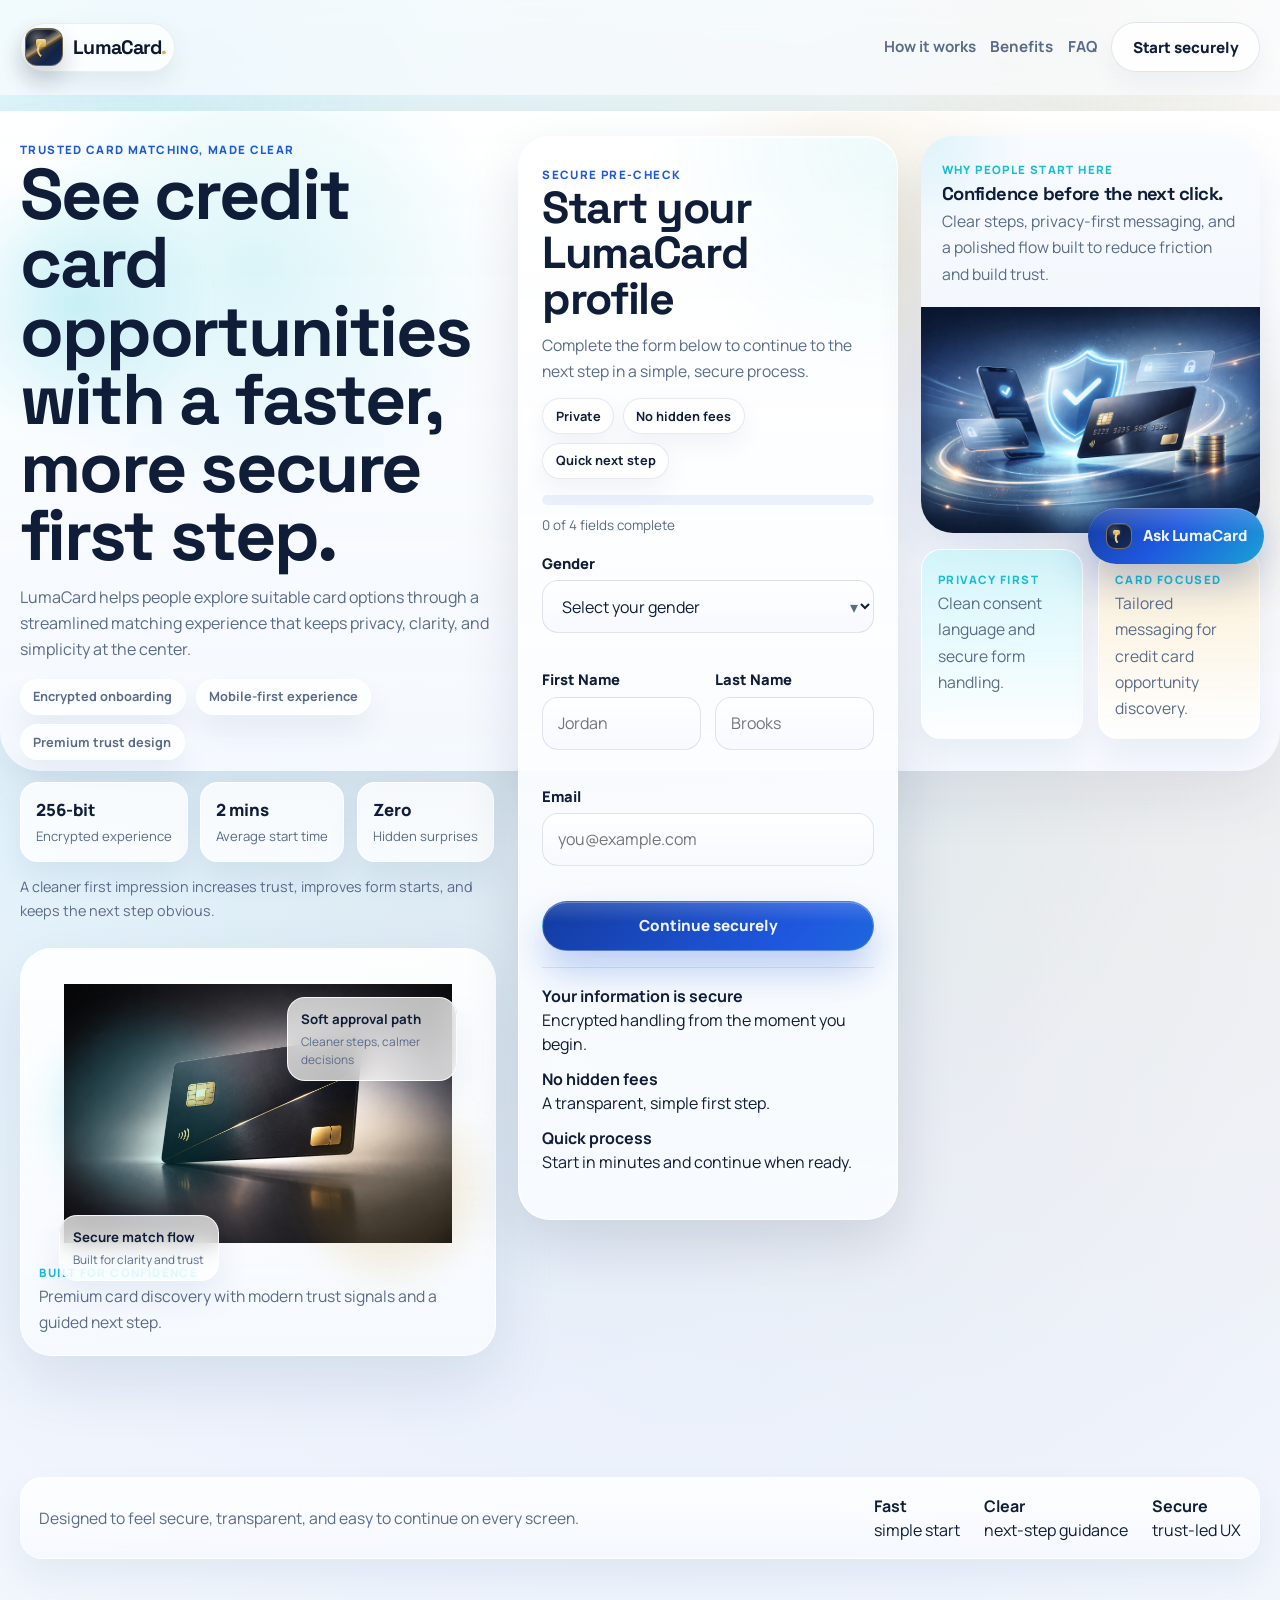
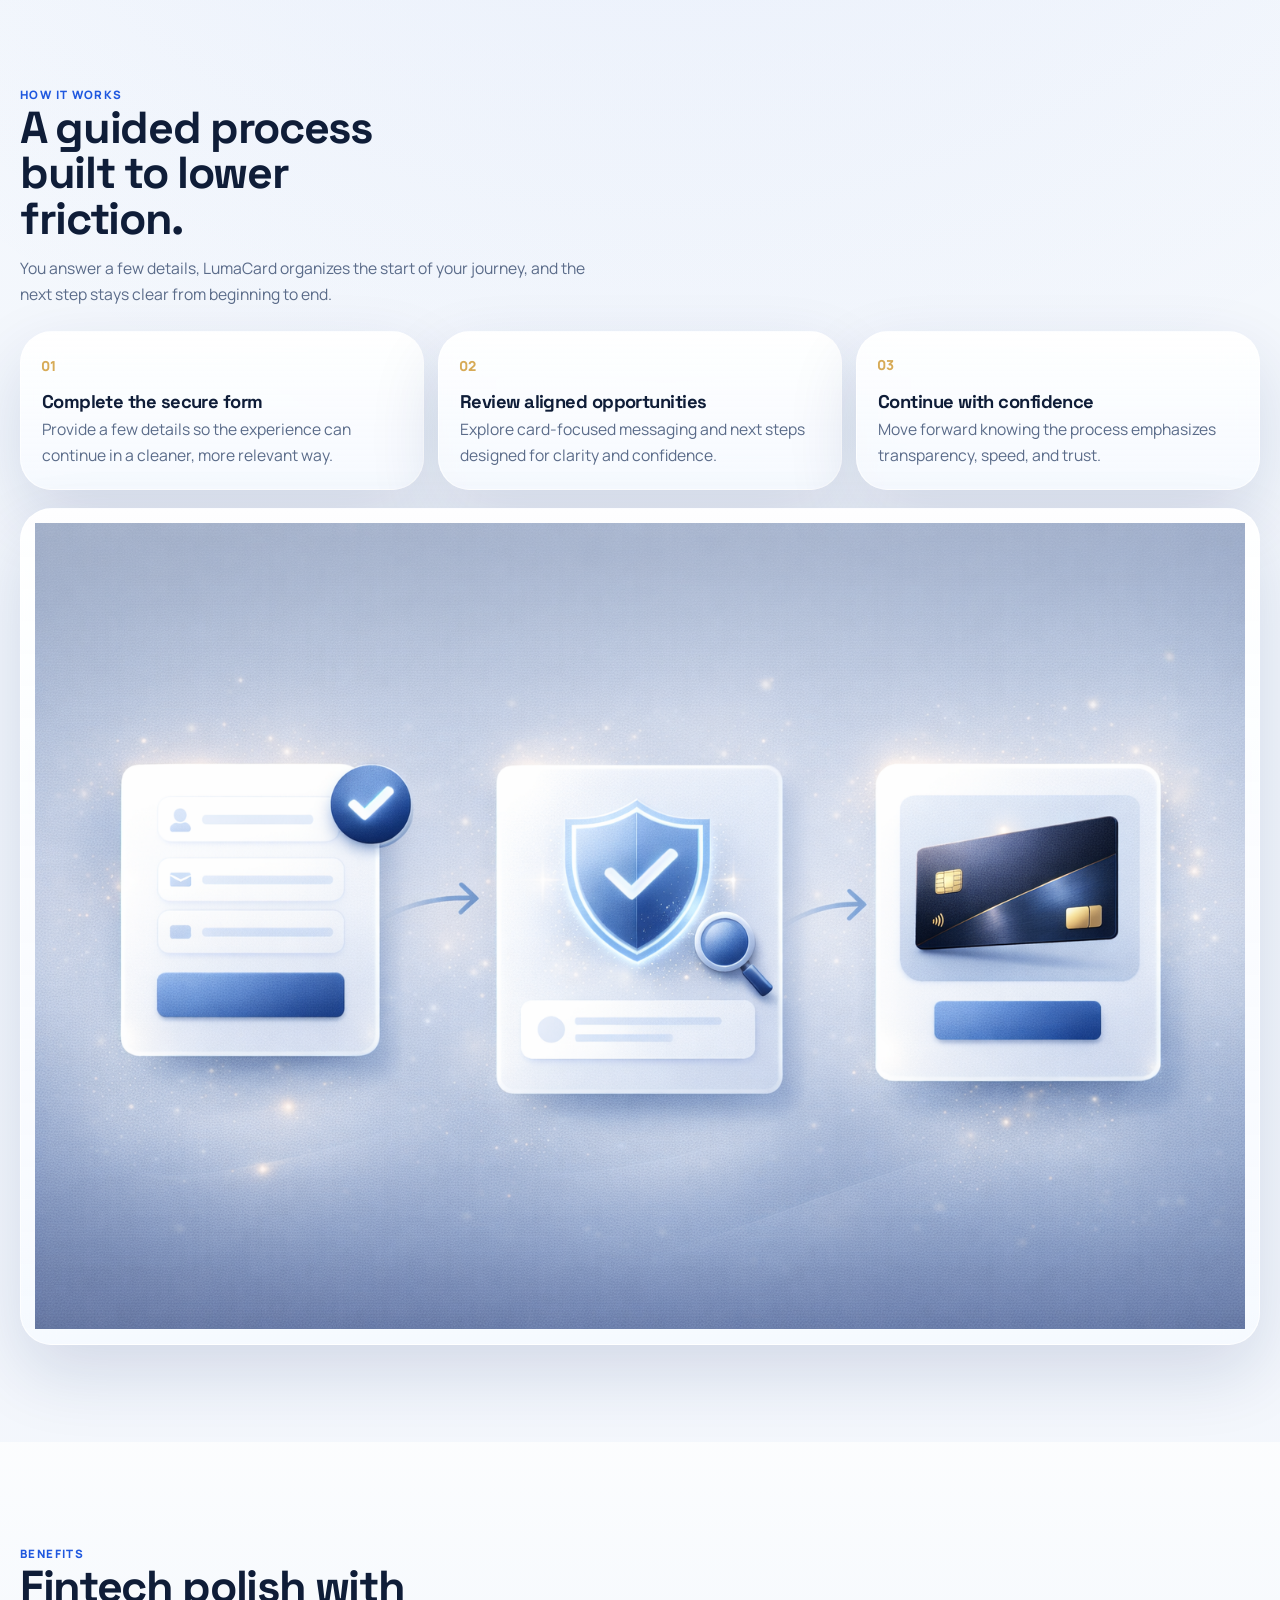
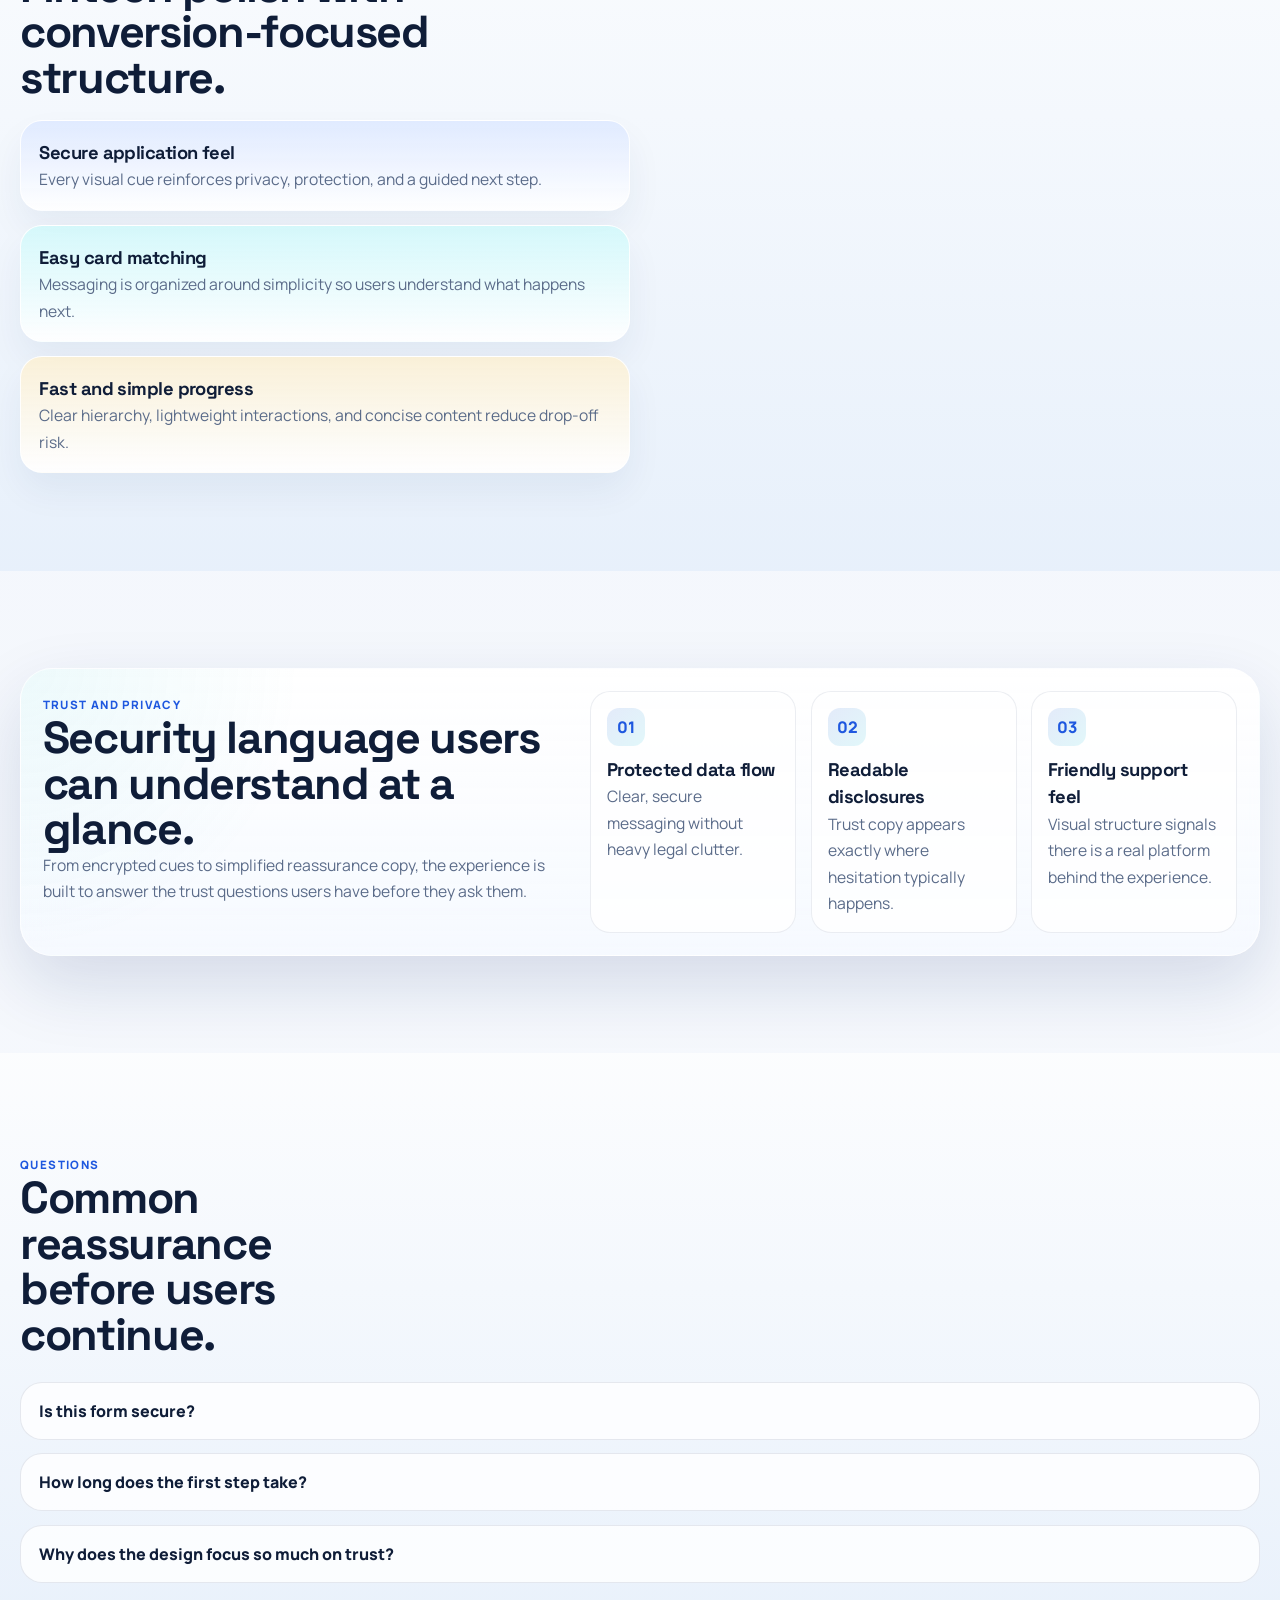
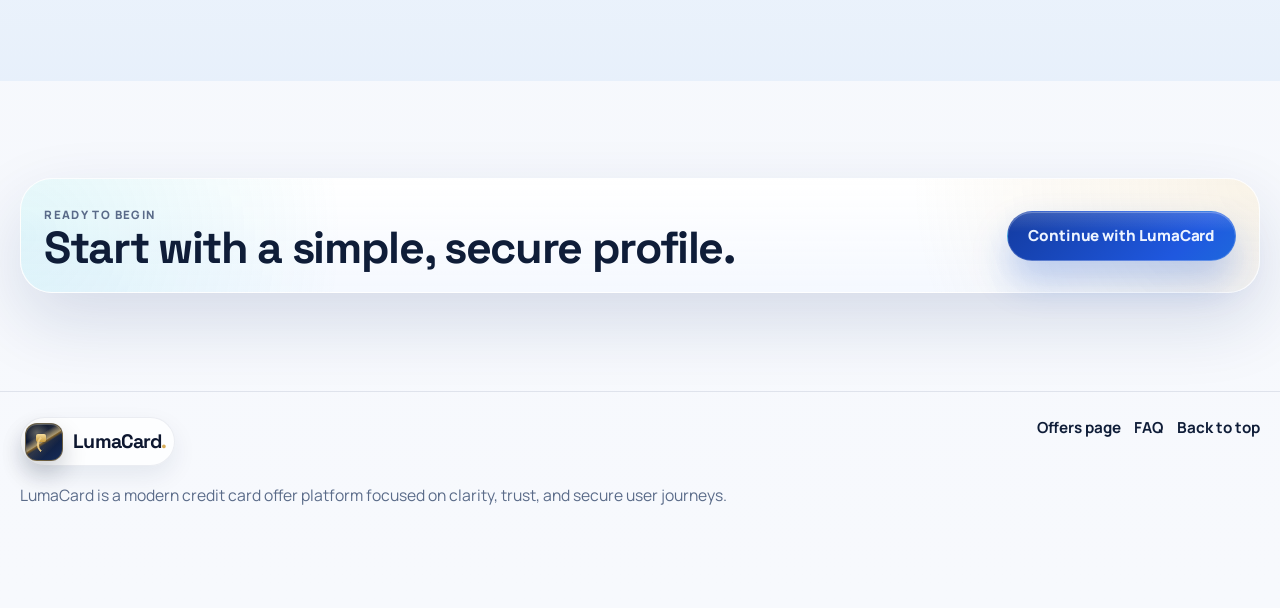
==== index.html @ 0ceb631c "Rename index-page-1.html to index.html" ====
<!DOCTYPE html>
<html lang="en">
<head>
  <meta charset="UTF-8">
  <meta name="viewport" content="width=device-width, initial-scale=1.0">
  <title>LumaCard | Secure Credit Card Matching</title>
  <meta name="description" content="Find credit card opportunities through a secure, simple, and trustworthy LumaCard experience.">
  <link rel="preconnect" href="https://fonts.googleapis.com">
  <link rel="preconnect" href="https://fonts.gstatic.com" crossorigin>
  <link href="https://fonts.googleapis.com/css2?family=Manrope:wght@400;500;600;700;800&family=Space+Grotesk:wght@500;700&display=swap" rel="stylesheet">
  <link rel="stylesheet" href="styles.css">
  <link rel="stylesheet" href="chatbot.css">
</head>
<body data-page="lead">
  <div class="site-shell page-lead">
    <header class="site-header" data-header>
      <div class="container nav-row">
        <a class="brand-mark" href="#top" aria-label="LumaCard home">
          <span class="brand-icon" aria-hidden="true">
            <span class="brand-card-chip"></span>
            <span class="brand-card-wave"></span>
          </span>
          <span class="brand-text">LumaCard</span>
        </a>
        <button class="menu-toggle" type="button" aria-expanded="false" aria-controls="site-nav" data-menu-toggle>
          <span></span>
          <span></span>
        </button>
        <nav class="site-nav" id="site-nav" data-menu>
          <a href="#how-it-works">How it works</a>
          <a href="#benefits">Benefits</a>
          <a href="#faq">FAQ</a>
          <a href="#lead-form" class="button button-secondary">Start securely</a>
        </nav>
      </div>
    </header>

    <main id="top">
      <!-- Page 1: lead-generation layout with supporting content around the form. -->
      <section class="hero hero-lead section">
        <div class="hero-orb hero-orb-a"></div>
        <div class="hero-orb hero-orb-b"></div>
        <div class="container hero-grid hero-grid-lead">
          <div class="hero-copy reveal">
            <div class="eyebrow">Trusted card matching, made clear</div>
            <h1>See credit card opportunities with a faster, more secure first step.</h1>
            <p class="hero-text">
              LumaCard helps people explore suitable card options through a streamlined matching experience that keeps privacy, clarity, and simplicity at the center.
            </p>
            <div class="hero-inline-meta">
              <span>Encrypted onboarding</span>
              <span>Mobile-first experience</span>
              <span>Premium trust design</span>
            </div>
            <div class="hero-proof">
              <div class="proof-pill">
                <strong>256-bit</strong>
                <span>Encrypted experience</span>
              </div>
              <div class="proof-pill">
                <strong>2 mins</strong>
                <span>Average start time</span>
              </div>
              <div class="proof-pill">
                <strong>Zero</strong>
                <span>Hidden surprises</span>
              </div>
            </div>
            <p class="hero-note">A cleaner first impression increases trust, improves form starts, and keeps the next step obvious.</p>
            <div class="hero-media-card glass reveal" data-parallax>
              <div class="hero-media-glow hero-media-glow-a"></div>
              <div class="hero-media-glow hero-media-glow-b"></div>
              <div class="hero-float hero-float-a">
                <strong>Soft approval path</strong>
                <span>Cleaner steps, calmer decisions</span>
              </div>
              <div class="hero-float hero-float-b">
                <strong>Secure match flow</strong>
                <span>Built for clarity and trust</span>
              </div>
              <img src="assets/hero-credit-card-premium.png.png" alt="Premium black credit card floating in studio light">
              <div class="hero-media-copy">
                <span class="mini-label">Built for confidence</span>
                <p>Premium card discovery with modern trust signals and a guided next step.</p>
              </div>
            </div>
          </div>

          <div class="lead-form-wrap reveal">
            <div class="form-card">
              <div class="form-card-head">
                <span class="eyebrow">Secure pre-check</span>
                <h2>Start your LumaCard profile</h2>
                <p>Complete the form below to continue to the next step in a simple, secure process.</p>
              </div>
              <div class="form-topline">
                <span>Private</span>
                <span>No hidden fees</span>
                <span>Quick next step</span>
              </div>
              <div class="completion-meter" aria-hidden="true">
                <div class="completion-meter-bar" data-completion-bar></div>
              </div>
              <p class="completion-copy" data-completion-copy>0 of 4 fields complete</p>

              <!-- Exact requested fields: Gender, First Name, Last Name, Email. -->
              <form id="lead-form" class="lead-form" novalidate data-form>
                <div class="field-group">
                  <label for="gender">Gender</label>
                  <div class="select-wrap">
                    <select id="gender" name="gender" required data-field>
                      <option value="">Select your gender</option>
                      <option>Female</option>
                      <option>Male</option>
                      <option>Non-binary</option>
                      <option>Prefer not to say</option>
                    </select>
                  </div>
                  <small class="error-text" data-error-for="gender"></small>
                </div>

                <div class="form-row two-col">
                  <div class="field-group">
                    <label for="first-name">First Name</label>
                    <input id="first-name" name="firstName" type="text" placeholder="Jordan" autocomplete="given-name" required data-field>
                    <small class="error-text" data-error-for="first-name"></small>
                  </div>
                  <div class="field-group">
                    <label for="last-name">Last Name</label>
                    <input id="last-name" name="lastName" type="text" placeholder="Brooks" autocomplete="family-name" required data-field>
                    <small class="error-text" data-error-for="last-name"></small>
                  </div>
                </div>

                <div class="field-group">
                  <label for="email">Email</label>
                  <input id="email" name="email" type="email" placeholder="you@example.com" autocomplete="email" required data-field>
                  <small class="error-text" data-error-for="email"></small>
                </div>

                <button class="button button-primary button-block button-glow" type="submit">
                  Continue securely
                </button>

                <div class="form-reassurance">
                  <div>
                    <strong>Your information is secure</strong>
                    <span>Encrypted handling from the moment you begin.</span>
                  </div>
                  <div>
                    <strong>No hidden fees</strong>
                    <span>A transparent, simple first step.</span>
                  </div>
                  <div>
                    <strong>Quick process</strong>
                    <span>Start in minutes and continue when ready.</span>
                  </div>
                </div>
                <p class="form-success" data-form-success aria-live="polite"></p>
              </form>
            </div>
          </div>

          <aside class="hero-side reveal">
            <div class="stack-card stack-card-dark">
              <div class="stack-card-copy">
                <span class="mini-label">Why people start here</span>
                <h3>Confidence before the next click.</h3>
                <p>Clear steps, privacy-first messaging, and a polished flow built to reduce friction and build trust.</p>
              </div>
              <img src="assets/hero-financial-trust.png.png" alt="Shield and credit card visual representing secure financial matching">
            </div>
            <div class="mini-grid">
              <div class="mini-panel mini-panel-cyan">
                <span class="mini-label">Privacy first</span>
                <p>Clean consent language and secure form handling.</p>
              </div>
              <div class="mini-panel mini-panel-gold">
                <span class="mini-label">Card focused</span>
                <p>Tailored messaging for credit card opportunity discovery.</p>
              </div>
            </div>
          </aside>
        </div>
      </section>

      <section class="brand-strip section-tight">
        <div class="container brand-strip-row reveal">
          <p>Designed to feel secure, transparent, and easy to continue on every screen.</p>
          <div class="brand-stat-list">
            <div><strong>Fast</strong><span>simple start</span></div>
            <div><strong>Clear</strong><span>next-step guidance</span></div>
            <div><strong>Secure</strong><span>trust-led UX</span></div>
          </div>
        </div>
      </section>

      <section id="how-it-works" class="section">
        <div class="container">
          <div class="section-heading reveal">
            <span class="eyebrow">How it works</span>
            <h2>A guided process built to lower friction.</h2>
            <p>You answer a few details, LumaCard organizes the start of your journey, and the next step stays clear from beginning to end.</p>
          </div>
          <div class="steps-grid">
            <article class="step-card reveal">
              <span class="step-index">01</span>
              <h3>Complete the secure form</h3>
              <p>Provide a few details so the experience can continue in a cleaner, more relevant way.</p>
            </article>
            <article class="step-card reveal">
              <span class="step-index">02</span>
              <h3>Review aligned opportunities</h3>
              <p>Explore card-focused messaging and next steps designed for clarity and confidence.</p>
            </article>
            <article class="step-card reveal">
              <span class="step-index">03</span>
              <h3>Continue with confidence</h3>
              <p>Move forward knowing the process emphasizes transparency, speed, and trust.</p>
            </article>
          </div>
          <div class="process-visual glass reveal">
            <img src="assets/ChatGPT Image 14 mars 2026, 10_54_01.png" alt="Illustration of a three-step secure credit card matching process">
          </div>
        </div>
      </section>

      <section id="benefits" class="section section-muted">
        <div class="container split-feature">
          <div class="split-copy reveal">
            <span class="eyebrow">Benefits</span>
            <h2>Fintech polish with conversion-focused structure.</h2>
            <div class="benefit-list">
              <article class="benefit-item benefit-tile benefit-tile-blue">
                <h3>Secure application feel</h3>
                <p>Every visual cue reinforces privacy, protection, and a guided next step.</p>
              </article>
              <article class="benefit-item benefit-tile benefit-tile-cyan">
                <h3>Easy card matching</h3>
                <p>Messaging is organized around simplicity so users understand what happens next.</p>
              </article>
              <article class="benefit-item benefit-tile benefit-tile-gold">
                <h3>Fast and simple progress</h3>
                <p>Clear hierarchy, lightweight interactions, and concise content reduce drop-off risk.</p>
              </article>
            </div>
          </div>
          <div class="split-visual reveal" data-parallax>
            <div class="image-frame image-frame-large">
              <img src="assets/benefits-finance-illustration.png.png" alt="Illustration showing secure finance and mobile credit card experience">
            </div>
          </div>
        </div>
      </section>

      <section class="section">
        <div class="container trust-panel reveal">
          <div class="trust-copy">
            <span class="eyebrow">Trust and privacy</span>
            <h2>Security language users can understand at a glance.</h2>
            <p>From encrypted cues to simplified reassurance copy, the experience is built to answer the trust questions users have before they ask them.</p>
          </div>
          <div class="trust-grid">
            <div class="trust-item">
              <span class="trust-icon">01</span>
              <div>
                <h3>Protected data flow</h3>
                <p>Clear, secure messaging without heavy legal clutter.</p>
              </div>
            </div>
            <div class="trust-item">
              <span class="trust-icon">02</span>
              <div>
                <h3>Readable disclosures</h3>
                <p>Trust copy appears exactly where hesitation typically happens.</p>
              </div>
            </div>
            <div class="trust-item">
              <span class="trust-icon">03</span>
              <div>
                <h3>Friendly support feel</h3>
                <p>Visual structure signals there is a real platform behind the experience.</p>
              </div>
            </div>
          </div>
        </div>
      </section>

      <section id="faq" class="section section-muted">
        <div class="container">
          <div class="section-heading reveal">
            <span class="eyebrow">Questions</span>
            <h2>Common reassurance before users continue.</h2>
          </div>
          <div class="faq-list">
            <article class="faq-item reveal" data-accordion-item>
              <button class="faq-trigger" type="button" aria-expanded="false" data-accordion-trigger>
                Is this form secure?
              </button>
              <div class="faq-panel" data-accordion-panel>
                <p>Yes. The page is designed around secure handling cues and privacy-first messaging so the start of the process feels safe and straightforward.</p>
              </div>
            </article>
            <article class="faq-item reveal" data-accordion-item>
              <button class="faq-trigger" type="button" aria-expanded="false" data-accordion-trigger>
                How long does the first step take?
              </button>
              <div class="faq-panel" data-accordion-panel>
                <p>Only a few fields are required, making the first step fast to complete on both mobile and desktop.</p>
              </div>
            </article>
            <article class="faq-item reveal" data-accordion-item>
              <button class="faq-trigger" type="button" aria-expanded="false" data-accordion-trigger>
                Why does the design focus so much on trust?
              </button>
              <div class="faq-panel" data-accordion-panel>
                <p>Credit card journeys convert better when users understand what will happen next and feel confident that their information is handled responsibly.</p>
              </div>
            </article>
          </div>
        </div>
      </section>

      <section class="section cta-banner-section">
        <div class="container">
          <div class="cta-banner reveal">
            <div>
              <span class="eyebrow">Ready to begin</span>
              <h2>Start with a simple, secure profile.</h2>
            </div>
            <a class="button button-primary" href="#lead-form">Continue with LumaCard</a>
          </div>
        </div>
      </section>
    </main>

    <footer class="site-footer">
      <div class="container footer-row">
        <div>
          <a class="brand-mark footer-brand" href="#top" aria-label="LumaCard home">
            <span class="brand-icon" aria-hidden="true">
              <span class="brand-card-chip"></span>
              <span class="brand-card-wave"></span>
            </span>
            <span class="brand-text">LumaCard</span>
          </a>
          <p>LumaCard is a modern credit card offer platform focused on clarity, trust, and secure user journeys.</p>
        </div>
        <div class="footer-links">
          <a href="index-page-2.html">Offers page</a>
          <a href="#faq">FAQ</a>
          <a href="#top">Back to top</a>
        </div>
      </div>
    </footer>

    <div class="mobile-sticky-cta" data-mobile-cta>
      <span>Ready to continue?</span>
      <a href="#lead-form" class="button button-primary">Start securely</a>
    </div>
  </div>

  <script src="chatbot-knowledge.js"></script>
  <script src="script.js"></script>
  <script src="chatbot.js"></script>
</body>
</html>
---- styles.css ----
/* Shared LumaCard design system: edit colors, radii, and shadows here first. */
:root {
  --bg: #f2f7fc;
  --bg-soft: #eaf1fa;
  --surface: rgba(255, 255, 255, 0.9);
  --surface-strong: #ffffff;
  --surface-dark: #0b1b3b;
  --surface-navy: #0d234a;
  --text: #0f1d38;
  --text-muted: #5a6b89;
  --text-inverse: #edf4ff;
  --line: rgba(20, 43, 92, 0.1);
  --line-strong: rgba(20, 43, 92, 0.18);
  --primary: #1f58df;
  --primary-deep: #133ba0;
  --accent: #17bed2;
  --accent-soft: #bdf6f8;
  --gold: #d7ab57;
  --gold-strong: #bb8523;
  --success: #1ea971;
  --danger: #cc425b;
  --shadow-xl: 0 42px 110px rgba(8, 24, 59, 0.2);
  --shadow-lg: 0 28px 70px rgba(15, 45, 104, 0.14);
  --shadow-md: 0 16px 38px rgba(15, 45, 104, 0.1);
  --radius-xl: 32px;
  --radius-lg: 24px;
  --radius-md: 18px;
  --radius-sm: 14px;
  --container: 1240px;
  --transition: 260ms ease;
}

*,
*::before,
*::after {
  box-sizing: border-box;
}

html {
  scroll-behavior: smooth;
}

body {
  margin: 0;
  font-family: "Manrope", sans-serif;
  color: var(--text);
  background:
    radial-gradient(circle at 14% 6%, rgba(23, 190, 210, 0.13), transparent 22%),
    radial-gradient(circle at 80% 10%, rgba(215, 171, 87, 0.12), transparent 20%),
    radial-gradient(circle at 52% 18%, rgba(31, 88, 223, 0.08), transparent 25%),
    linear-gradient(180deg, #fbfdff 0%, #f2f6fc 42%, #f7f9fd 100%);
  line-height: 1.5;
}

img {
  display: block;
  max-width: 100%;
}

a {
  color: inherit;
  text-decoration: none;
}

button,
input,
select {
  font: inherit;
}

.site-shell {
  overflow: clip;
}

body::before {
  content: "";
  position: fixed;
  inset: -10% -10% auto;
  height: 42vh;
  background:
    radial-gradient(circle at 18% 42%, rgba(23, 190, 210, 0.08), transparent 22%),
    radial-gradient(circle at 78% 28%, rgba(215, 171, 87, 0.08), transparent 20%);
  pointer-events: none;
  z-index: -1;
  animation: backgroundDrift 16s ease-in-out infinite alternate;
}

.container {
  width: min(calc(100% - 2rem), var(--container));
  margin: 0 auto;
}

.section {
  padding: 6.1rem 0;
}

.section-tight {
  padding: 1.5rem 0;
}

.section-muted {
  background:
    linear-gradient(180deg, rgba(255, 255, 255, 0.84), rgba(231, 240, 251, 0.92)),
    var(--bg-soft);
}

.eyebrow,
.mini-label,
.offer-tag {
  display: inline-flex;
  align-items: center;
  gap: 0.45rem;
  font-size: 0.72rem;
  font-weight: 800;
  letter-spacing: 0.12em;
  text-transform: uppercase;
}

.eyebrow {
  color: var(--primary);
}

.mini-label,
.offer-tag {
  color: var(--accent);
}

h1,
h2,
h3 {
  margin: 0;
  font-family: "Space Grotesk", sans-serif;
  letter-spacing: -0.03em;
}

h1 {
  font-size: clamp(2.75rem, 5.6vw, 4.8rem);
  line-height: 0.95;
}

h2 {
  font-size: clamp(1.9rem, 3.5vw, 3rem);
  line-height: 1.02;
}

h3 {
  font-size: 1.15rem;
}

p {
  margin: 0;
  color: var(--text-muted);
  font-size: 0.98rem;
  line-height: 1.68;
}

.site-header {
  position: sticky;
  top: 0;
  z-index: 100;
  padding: 0.9rem 0;
  background: rgba(251, 253, 255, 0.68);
  backdrop-filter: blur(12px);
  transition: background-color var(--transition), box-shadow var(--transition), backdrop-filter var(--transition), transform var(--transition);
}

.site-header.is-scrolled {
  background: rgba(251, 253, 255, 0.9);
  backdrop-filter: blur(20px);
  box-shadow: 0 14px 34px rgba(15, 45, 104, 0.08);
}

.nav-row {
  display: flex;
  align-items: center;
  justify-content: space-between;
  gap: 1rem;
  min-height: 66px;
}

.brand-mark {
  display: inline-flex;
  align-items: center;
  gap: 0.62rem;
  flex-shrink: 0;
  font-family: "Space Grotesk", sans-serif;
  font-weight: 700;
  letter-spacing: -0.03em;
  padding: 0.28rem 0.45rem 0.28rem 0.28rem;
  border-radius: 999px;
  background: rgba(255, 255, 255, 0.78);
  border: 1px solid rgba(20, 43, 92, 0.08);
  box-shadow: 0 10px 24px rgba(12, 32, 74, 0.08);
}

.brand-icon {
  display: inline-grid;
  place-items: center;
  width: 38px;
  height: 38px;
  border-radius: 12px;
  background:
    radial-gradient(circle at 30% 25%, rgba(255, 239, 189, 0.34), transparent 34%),
    linear-gradient(145deg, #0a1226 0%, #101f40 58%, #162c59 100%);
  border: 1px solid rgba(217, 175, 82, 0.45);
  box-shadow:
    inset 0 1px 0 rgba(255, 244, 208, 0.28),
    0 12px 24px rgba(10, 18, 38, 0.2);
  color: #f2d187;
  font-size: 1.05rem;
  font-weight: 800;
  position: relative;
  overflow: hidden;
}

.brand-icon::after {
  content: "";
  position: absolute;
  inset: 0;
  background:
    linear-gradient(148deg, transparent 33%, rgba(242, 209, 135, 0.9) 48%, rgba(176, 126, 35, 0.92) 50%, transparent 55%),
    linear-gradient(135deg, transparent 25%, rgba(242, 209, 135, 0.18) 50%, transparent 72%);
  opacity: 0.75;
}

.brand-card-chip,
.brand-card-wave {
  position: absolute;
  z-index: 1;
}

.brand-card-chip {
  top: 10px;
  left: 10px;
  width: 10px;
  height: 8px;
  border-radius: 2px;
  background: linear-gradient(180deg, #f6df9f 0%, #c99b3c 100%);
  box-shadow: 0 0 0 1px rgba(13, 23, 48, 0.08);
}

.brand-card-wave {
  left: 9px;
  bottom: 10px;
  width: 11px;
  height: 11px;
  border-left: 2px solid #f2d187;
  border-bottom: 2px solid #f2d187;
  border-bottom-left-radius: 10px;
  transform: rotate(45deg);
  opacity: 0.92;
}

.brand-text {
  color: #0d1730;
  font-size: 1.22rem;
  line-height: 1;
  letter-spacing: -0.045em;
}

.brand-text::after {
  content: ".";
  color: var(--gold);
}

.footer-brand {
  margin-bottom: 1rem;
  display: inline-flex;
}

.site-nav {
  display: flex;
  align-items: center;
  gap: 0.9rem;
  font-size: 0.95rem;
  font-weight: 700;
}

.site-nav a:not(.button) {
  color: var(--text-muted);
  position: relative;
  transition: color var(--transition);
}

.site-nav a:not(.button)::after {
  content: "";
  position: absolute;
  left: 0;
  bottom: -0.4rem;
  width: 100%;
  height: 2px;
  background: linear-gradient(90deg, var(--primary), var(--accent));
  transform: scaleX(0);
  transform-origin: left;
  transition: transform var(--transition);
}

.site-nav a:not(.button):hover,
.site-nav a:not(.button):focus-visible {
  color: var(--text);
}

.site-nav a:not(.button):hover::after,
.site-nav a:not(.button):focus-visible::after {
  transform: scaleX(1);
}

.menu-toggle {
  display: none;
  position: relative;
  width: 52px;
  height: 52px;
  border: 1px solid var(--line);
  border-radius: 16px;
  background: rgba(255, 255, 255, 0.8);
  transition: transform var(--transition), box-shadow var(--transition), background-color var(--transition);
}

.menu-toggle span {
  position: absolute;
  left: 14px;
  right: 14px;
  height: 2px;
  background: var(--text);
  transition: transform var(--transition), top var(--transition), bottom var(--transition);
}

.menu-toggle span:first-child {
  top: 19px;
}

.menu-toggle span:last-child {
  bottom: 19px;
}

.menu-toggle.is-open span:first-child {
  top: 24px;
  transform: rotate(45deg);
}

.menu-toggle.is-open span:last-child {
  bottom: 26px;
  transform: rotate(-45deg);
}

.button {
  display: inline-flex;
  align-items: center;
  justify-content: center;
  min-height: 50px;
  padding: 0.86rem 1.28rem;
  border-radius: 999px;
  border: 1px solid transparent;
  font-weight: 800;
  line-height: 1;
  font-size: 0.95rem;
  letter-spacing: -0.005em;
  transition: transform var(--transition), box-shadow var(--transition), background-color var(--transition), border-color var(--transition), filter var(--transition);
}

.button:hover,
.button:focus-visible {
  transform: translateY(-2px);
  filter: saturate(1.05);
}

.button:active {
  transform: translateY(0) scale(0.985);
}

.button-primary {
  color: var(--text-inverse);
  background:
    linear-gradient(180deg, rgba(255, 255, 255, 0.16), transparent 42%),
    linear-gradient(135deg, var(--primary-deep) 0%, var(--primary) 42%, var(--accent) 130%);
  border-color: rgba(255, 255, 255, 0.16);
  box-shadow:
    inset 0 1px 0 rgba(255, 255, 255, 0.26),
    0 20px 36px rgba(25, 87, 212, 0.28);
  background-size: 100% 100%, 180% 180%;
  transition: transform var(--transition), box-shadow var(--transition), background-position 500ms ease, filter var(--transition);
}

.button-primary:hover,
.button-primary:focus-visible {
  background-position: 0 0, 100% 0;
  box-shadow:
    inset 0 1px 0 rgba(255, 255, 255, 0.28),
    0 24px 42px rgba(25, 87, 212, 0.3);
}

.button-secondary {
  color: var(--text);
  background: rgba(255, 255, 255, 0.86);
  border-color: rgba(20, 43, 92, 0.12);
  box-shadow:
    inset 0 1px 0 rgba(255, 255, 255, 0.92),
    0 12px 24px rgba(15, 45, 104, 0.05);
  transition: transform var(--transition), box-shadow var(--transition), border-color var(--transition), background-color var(--transition);
}

.button-secondary:hover,
.button-secondary:focus-visible {
  border-color: rgba(31, 88, 223, 0.18);
  box-shadow:
    inset 0 1px 0 rgba(255, 255, 255, 0.96),
    0 18px 30px rgba(15, 45, 104, 0.08);
}

.button-block {
  width: 100%;
}

.button-glow {
  position: relative;
  overflow: hidden;
}

.button-glow::after {
  content: "";
  position: absolute;
  inset: -180% auto auto -60%;
  width: 36%;
  height: 400%;
  transform: rotate(28deg);
  background: linear-gradient(90deg, transparent, rgba(255, 255, 255, 0.45), transparent);
  transition: transform 650ms ease, opacity 400ms ease;
}

.button-glow:hover::after,
.button-glow:focus-visible::after {
  transform: rotate(28deg) translateX(340%);
}

/* Hero layouts are shared so both landing pages feel part of one premium brand system. */
.hero {
  position: relative;
  padding-top: 2.6rem;
}

.hero-grid {
  display: grid;
  gap: 1.4rem;
  align-items: start;
}

.hero-grid > * {
  position: relative;
  z-index: 1;
  transform: translate3d(var(--parallax-x, 0), var(--parallax-y, 0), 0);
  transition: transform 420ms cubic-bezier(0.2, 0.8, 0.2, 1);
}

.hero-grid-lead {
  grid-template-columns: 1.15fr 0.92fr 0.82fr;
}

.hero-grid-offers {
  grid-template-columns: 1.06fr 0.94fr;
  align-items: center;
}

.hero-text {
  max-width: 60ch;
  margin-top: 1rem;
  font-size: 1rem;
  line-height: 1.62;
}

.hero-inline-meta {
  display: flex;
  flex-wrap: wrap;
  gap: 0.6rem;
  margin-top: 1rem;
}

.hero-inline-meta span,
.form-topline span {
  display: inline-flex;
  align-items: center;
  min-height: 34px;
  padding: 0.46rem 0.78rem;
  border-radius: 999px;
  background: rgba(255, 255, 255, 0.64);
  border: 1px solid rgba(20, 43, 92, 0.1);
  color: var(--text);
  font-size: 0.8rem;
  font-weight: 700;
  box-shadow: 0 10px 24px rgba(15, 45, 104, 0.06);
}

.hero-note {
  margin-top: 0.85rem;
  max-width: 54ch;
  font-size: 0.9rem;
  color: #42567a;
}

.hero-proof,
.cta-row,
.counter-strip {
  display: flex;
  flex-wrap: wrap;
  gap: 0.75rem;
  margin-top: 1.35rem;
}

.proof-pill,
.counter-card {
  min-width: 118px;
  padding: 0.9rem 0.95rem;
  border: 1px solid rgba(255, 255, 255, 0.82);
  border-radius: 18px;
  background:
    linear-gradient(180deg, rgba(255, 255, 255, 0.96), rgba(246, 249, 255, 0.84));
  box-shadow: 0 18px 36px rgba(15, 45, 104, 0.08);
  transform: perspective(900px) rotateX(var(--card-rotate-x, 0deg)) rotateY(var(--card-rotate-y, 0deg));
  transform-style: preserve-3d;
  transition: transform 280ms ease, box-shadow 280ms ease, border-color 280ms ease;
}

.proof-pill strong,
.counter-card strong {
  display: block;
  color: var(--text);
  font-size: 1.05rem;
  font-weight: 800;
}

.proof-pill span,
.counter-card span {
  color: var(--text-muted);
  font-size: 0.82rem;
}

.glass,
.form-card,
.step-card,
.mini-panel,
.timeline-card,
.trust-rail-card,
.testimonial-card,
.offer-card,
.trust-panel,
.cta-banner,
.process-visual {
  border: 1px solid rgba(255, 255, 255, 0.68);
  background:
    linear-gradient(180deg, rgba(255, 255, 255, 0.94), rgba(246, 250, 255, 0.84));
  backdrop-filter: blur(18px);
  box-shadow: var(--shadow-lg);
}

.hero-media-card,
.stack-card,
.form-card,
.step-card,
.offer-card,
.timeline-card,
.testimonial-card,
.process-visual,
.trust-panel,
.cta-banner {
  border-radius: var(--radius-xl);
}

.hero-lead::before,
.hero-offers::before {
  content: "";
  position: absolute;
  inset: 1rem 0 auto;
  height: min(660px, calc(100% - 1.5rem));
  border-radius: 0 0 40px 40px;
  background:
    radial-gradient(circle at 20% 24%, rgba(23, 190, 210, 0.14), transparent 22%),
    radial-gradient(circle at 68% 20%, rgba(215, 171, 87, 0.16), transparent 20%),
    radial-gradient(circle at 84% 46%, rgba(31, 88, 223, 0.12), transparent 22%),
    linear-gradient(180deg, rgba(255, 255, 255, 0.96), rgba(246, 249, 255, 0.92));
  box-shadow:
    inset 0 1px 0 rgba(255, 255, 255, 0.88),
    0 26px 60px rgba(21, 49, 99, 0.08);
}

.hero-lead .hero-copy,
.hero-lead .hero-side,
.hero-offers .hero-copy {
  color: var(--text);
}

.hero-lead .hero-copy p,
.hero-offers .hero-copy p,
.hero-lead .hero-copy .hero-note,
.hero-offers .hero-copy .hero-note {
  color: var(--text-muted);
}

.hero-lead .eyebrow,
.hero-offers .eyebrow {
  color: var(--primary);
}

.hero-lead .hero-inline-meta span,
.hero-offers .hero-inline-meta span,
.hero-offers .counter-card,
.hero-lead .proof-pill {
  background: rgba(255, 255, 255, 0.8);
  color: var(--text);
  border-color: rgba(255, 255, 255, 0.92);
  box-shadow: 0 16px 30px rgba(18, 52, 110, 0.07);
}

.hero-lead .proof-pill span,
.hero-offers .counter-card span,
.hero-lead .hero-inline-meta span,
.hero-offers .hero-inline-meta span {
  color: var(--text-muted);
}

.hero-offers .counter-card strong,
.hero-lead .proof-pill strong {
  color: var(--text);
}

.hero-media-card,
.stack-card {
  overflow: hidden;
}

.hero-media-card img,
.stack-card img,
.showcase-hero,
.image-frame img,
.offer-card-media img,
.testimonial-card img,
.process-visual img {
  width: 100%;
  height: 100%;
  object-fit: cover;
}

.hero-media-card img {
  width: 82%;
  height: auto;
  margin: 2.2rem auto 0;
  object-fit: contain;
}

.hero-media-card {
  position: relative;
  margin-top: 1.5rem;
  min-height: 310px;
  background:
    linear-gradient(180deg, rgba(255, 255, 255, 0.92), rgba(248, 251, 255, 0.82));
  border-color: rgba(255, 255, 255, 0.92);
  box-shadow: 0 26px 64px rgba(21, 49, 99, 0.1);
}

.hero-media-copy {
  padding: 1rem 1.15rem 1.2rem;
  background: linear-gradient(180deg, rgba(255, 255, 255, 0.12), rgba(245, 249, 255, 0.84));
  color: var(--text);
}

.hero-media-glow,
.showcase-glow {
  position: absolute;
  border-radius: 999px;
  filter: blur(18px);
  pointer-events: none;
  transform: translate3d(var(--glow-shift-x, 0), var(--glow-shift-y, 0), 0);
  animation: glowPulse 8s ease-in-out infinite alternate;
}

.hero-media-glow-a {
  width: 180px;
  height: 180px;
  top: 18%;
  left: 8%;
  background: rgba(23, 190, 210, 0.18);
}

.hero-media-glow-b {
  width: 170px;
  height: 170px;
  right: 4%;
  bottom: 20%;
  background: rgba(215, 171, 87, 0.18);
}

.hero-float,
.showcase-chip {
  position: absolute;
  z-index: 2;
  max-width: 170px;
  padding: 0.75rem 0.85rem;
  border-radius: 18px;
  background: rgba(255, 255, 255, 0.72);
  border: 1px solid rgba(255, 255, 255, 0.88);
  box-shadow: 0 16px 34px rgba(18, 52, 110, 0.08);
  backdrop-filter: blur(12px);
  animation: softFloat 6s ease-in-out infinite;
}

.hero-float strong,
.showcase-chip strong {
  display: block;
  margin-bottom: 0.2rem;
  color: var(--text);
  font-size: 0.83rem;
}

.hero-float span,
.showcase-chip span {
  display: block;
  color: var(--text-muted);
  font-size: 0.74rem;
  line-height: 1.45;
}

.hero-float-a {
  top: 12%;
  right: 8%;
}

.hero-float-b {
  left: 8%;
  bottom: 18%;
  animation-delay: -2.2s;
}

/* Lead form styling is intentionally high-contrast and low-friction for conversion. */
.form-card {
  position: relative;
  padding: 1.45rem;
  border: 1px solid rgba(255, 255, 255, 0.96);
  background:
    radial-gradient(circle at top right, rgba(23, 190, 210, 0.08), transparent 22%),
    linear-gradient(180deg, rgba(255, 255, 255, 0.96), rgba(248, 251, 255, 0.92));
  box-shadow:
    0 24px 56px rgba(8, 24, 59, 0.12),
    inset 0 1px 0 rgba(255, 255, 255, 0.92);
}

.form-card-head p {
  margin-top: 0.65rem;
}

.form-topline {
  display: flex;
  flex-wrap: wrap;
  gap: 0.55rem;
  margin-top: 0.85rem;
}

.lead-form-wrap {
  position: relative;
}

@media (min-width: 1101px) {
  .lead-form-wrap .form-card {
    position: sticky;
    top: 104px;
  }
}

.completion-meter {
  height: 10px;
  margin-top: 1rem;
  border-radius: 999px;
  background: rgba(25, 87, 212, 0.08);
  overflow: hidden;
}

.completion-meter-bar {
  width: 0;
  height: 100%;
  border-radius: inherit;
  background: linear-gradient(90deg, var(--primary), var(--accent));
  background-size: 160% 100%;
  animation: progressSheen 3s linear infinite;
  transition: width 260ms ease;
}

.completion-copy {
  margin-top: 0.55rem;
  font-size: 0.84rem;
}

.lead-form {
  margin-top: 1rem;
}

.form-row {
  display: grid;
  gap: 0.85rem;
}

.two-col {
  grid-template-columns: repeat(2, minmax(0, 1fr));
}

.field-group {
  margin-bottom: 0.85rem;
  transition: transform 220ms ease;
}

.field-group label {
  display: block;
  margin-bottom: 0.38rem;
  font-size: 0.92rem;
  font-weight: 800;
  color: var(--text);
}

.field-group input,
.field-group select {
  width: 100%;
  min-height: 52px;
  padding: 0.84rem 0.95rem;
  border: 1px solid rgba(20, 43, 92, 0.12);
  border-radius: 16px;
  background:
    linear-gradient(180deg, rgba(255, 255, 255, 1), rgba(246, 249, 255, 0.98));
  color: var(--text);
  outline: none;
  box-shadow: inset 0 1px 0 rgba(255, 255, 255, 0.92);
  transition: border-color var(--transition), box-shadow var(--transition), transform var(--transition), background-color var(--transition);
}

.field-group input:focus,
.field-group select:focus,
.field-group.is-focused input,
.field-group.is-focused select {
  border-color: rgba(25, 87, 212, 0.5);
  box-shadow: 0 0 0 5px rgba(25, 87, 212, 0.09), 0 14px 28px rgba(25, 87, 212, 0.08);
  transform: translateY(-1px);
}

.field-group.is-focused {
  transform: translateY(-1px);
}

.field-group.is-invalid input,
.field-group.is-invalid select {
  border-color: rgba(204, 66, 91, 0.6);
  box-shadow: 0 0 0 5px rgba(204, 66, 91, 0.08);
}

.field-group.is-complete input,
.field-group.is-complete select {
  border-color: rgba(30, 169, 113, 0.28);
  box-shadow: 0 0 0 4px rgba(30, 169, 113, 0.06);
}

.select-wrap {
  position: relative;
}

.select-wrap::after {
  content: "▾";
  position: absolute;
  right: 1rem;
  top: 50%;
  transform: translateY(-50%);
  color: var(--text-muted);
  pointer-events: none;
}

.error-text,
.form-success {
  display: block;
  min-height: 1rem;
  margin-top: 0.35rem;
  font-size: 0.78rem;
}

.error-text {
  color: var(--danger);
}

.form-success {
  color: var(--success);
  font-weight: 700;
}

.form-reassurance {
  display: grid;
  gap: 0.7rem;
  margin-top: 1rem;
  padding-top: 1rem;
  border-top: 1px solid var(--line);
}

.form-reassurance strong {
  display: block;
  color: var(--text);
}

.stack-card-dark {
  background:
    radial-gradient(circle at top left, rgba(23, 190, 210, 0.12), transparent 20%),
    linear-gradient(180deg, rgba(248, 251, 255, 0.96), rgba(236, 243, 252, 0.95));
  color: var(--text);
  border-color: rgba(255, 255, 255, 0.92);
  box-shadow: 0 22px 48px rgba(18, 52, 110, 0.09);
}

.stack-card-copy,
.offer-card-copy {
  padding: 1.25rem 1.3rem;
}

.stack-card-dark p {
  color: var(--text-muted);
}

.mini-grid,
.steps-grid,
.timeline-grid,
.trust-grid,
.trust-rail-grid,
.testimonial-grid,
.offers-grid {
  display: grid;
  gap: 0.9rem;
}

.mini-grid {
  grid-template-columns: repeat(2, minmax(0, 1fr));
  margin-top: 1rem;
}

.mini-panel {
  padding: 1rem;
  border-radius: 20px;
  border: 1px solid rgba(255, 255, 255, 0.86);
  box-shadow: 0 16px 30px rgba(18, 52, 110, 0.06);
  transform: perspective(900px) rotateX(var(--card-rotate-x, 0deg)) rotateY(var(--card-rotate-y, 0deg));
  transform-style: preserve-3d;
  transition: transform 300ms ease, box-shadow 300ms ease, border-color 300ms ease;
}

.mini-panel-cyan {
  background: linear-gradient(180deg, rgba(199, 246, 251, 0.72), rgba(255, 255, 255, 0.86));
}

.mini-panel-gold {
  background: linear-gradient(180deg, rgba(252, 237, 204, 0.8), rgba(255, 255, 255, 0.88));
}

.brand-strip-row {
  display: flex;
  align-items: center;
  justify-content: space-between;
  gap: 1rem;
  padding: 1rem 1.15rem;
  border-radius: 22px;
  border: 1px solid rgba(255, 255, 255, 0.68);
  background: linear-gradient(180deg, rgba(255, 255, 255, 0.9), rgba(246, 249, 255, 0.82));
  box-shadow: 0 16px 34px rgba(18, 52, 110, 0.06);
}

.brand-stat-list {
  display: flex;
  gap: 1.5rem;
  flex-wrap: wrap;
}

.brand-stat-list strong {
  display: block;
  color: var(--text);
}

.section-heading {
  max-width: 760px;
  margin-bottom: 1.4rem;
}

.section-heading h2 {
  max-width: 13ch;
}

.section-heading p {
  margin-top: 0.8rem;
  max-width: 58ch;
}

.steps-grid {
  grid-template-columns: repeat(3, minmax(0, 1fr));
  margin-top: 1.5rem;
}

.step-card {
  padding: 1.3rem;
  transition: transform var(--transition), box-shadow var(--transition), border-color var(--transition);
}

.step-card:hover,
.timeline-card:hover,
.trust-item:hover,
.trust-rail-card:hover,
.mini-panel:hover,
.testimonial-card:hover {
  transform: translateY(-5px);
  box-shadow: 0 24px 48px rgba(15, 45, 104, 0.1);
}

.step-card,
.timeline-card,
.trust-item,
.trust-rail-card,
.testimonial-card,
.offer-card,
.benefit-tile {
  transform: perspective(1000px) rotateX(var(--card-rotate-x, 0deg)) rotateY(var(--card-rotate-y, 0deg));
  transform-style: preserve-3d;
  transition: transform 320ms ease, box-shadow 320ms ease, border-color 320ms ease, filter 320ms ease;
}

.step-index {
  display: inline-block;
  margin-bottom: 0.7rem;
  color: var(--gold);
  font-weight: 800;
  font-size: 0.86rem;
}

.process-visual {
  margin-top: 1.1rem;
  padding: 0.9rem;
}

.split-feature {
  display: grid;
  grid-template-columns: 1fr 1fr;
  gap: 1.2rem;
  align-items: center;
}

.split-feature-reverse .split-copy {
  order: 2;
}

.split-feature-reverse .split-visual {
  order: 1;
}

.benefit-list {
  display: grid;
  gap: 0.85rem;
  margin-top: 1.2rem;
}

.benefit-item {
  padding: 1rem 0 1rem 1.05rem;
  border-left: 3px solid rgba(31, 88, 223, 0.24);
}

.benefit-tile {
  padding: 1.1rem 1.15rem;
  border-radius: 22px;
  border-left: 0;
  border: 1px solid rgba(255, 255, 255, 0.88);
  box-shadow: 0 18px 36px rgba(18, 52, 110, 0.06);
}

.benefit-tile-blue {
  background: linear-gradient(180deg, rgba(221, 232, 255, 0.88), rgba(255, 255, 255, 0.9));
}

.benefit-tile-cyan {
  background: linear-gradient(180deg, rgba(206, 248, 250, 0.82), rgba(255, 255, 255, 0.9));
}

.benefit-tile-gold {
  background: linear-gradient(180deg, rgba(251, 239, 210, 0.86), rgba(255, 255, 255, 0.92));
}

.image-frame {
  position: relative;
  border-radius: 32px;
  overflow: hidden;
  box-shadow: var(--shadow-xl);
}

.image-frame-large {
  min-height: 420px;
}

.trust-panel {
  display: grid;
  grid-template-columns: 0.9fr 1.1fr;
  gap: 1.15rem;
  padding: 1.35rem;
  background:
    radial-gradient(circle at top left, rgba(23, 190, 210, 0.08), transparent 22%),
    linear-gradient(180deg, rgba(255, 255, 255, 0.95), rgba(246, 249, 255, 0.88));
}

.trust-grid {
  grid-template-columns: repeat(3, minmax(0, 1fr));
}

.trust-item {
  padding: 1rem;
  border-radius: 20px;
  background: rgba(255, 255, 255, 0.76);
  border: 1px solid rgba(20, 43, 92, 0.08);
  transition: transform var(--transition), box-shadow var(--transition);
}

.trust-icon {
  display: inline-grid;
  place-items: center;
  width: 38px;
  height: 38px;
  margin-bottom: 0.6rem;
  border-radius: 12px;
  background: linear-gradient(135deg, rgba(25, 87, 212, 0.12), rgba(15, 192, 214, 0.12));
  color: var(--primary);
  font-weight: 800;
}

.faq-list {
  display: grid;
  gap: 0.85rem;
  margin-top: 1.5rem;
}

.faq-item {
  border-radius: 22px;
  border: 1px solid var(--line);
  background: rgba(255, 255, 255, 0.8);
  overflow: hidden;
}

.faq-trigger {
  width: 100%;
  padding: 1rem 1.1rem;
  border: 0;
  background: transparent;
  text-align: left;
  font-weight: 800;
  color: var(--text);
}

.faq-panel {
  max-height: 0;
  overflow: hidden;
  opacity: 0;
  transform: translateY(-8px);
  transition: max-height 320ms ease, opacity 240ms ease, transform 240ms ease;
}

.faq-panel p {
  padding: 0 1.1rem 1rem;
}

.faq-item.is-open .faq-trigger {
  color: var(--primary);
}

.cta-banner {
  display: flex;
  align-items: center;
  justify-content: space-between;
  gap: 0.9rem;
  padding: 1.35rem 1.45rem;
  background:
    radial-gradient(circle at right top, rgba(215, 171, 87, 0.14), transparent 28%),
    radial-gradient(circle at left center, rgba(23, 190, 210, 0.12), transparent 26%),
    linear-gradient(180deg, rgba(255, 255, 255, 0.96), rgba(244, 248, 255, 0.92));
  color: var(--text);
  border-color: rgba(255, 255, 255, 0.88);
}

.cta-banner p,
.cta-banner .eyebrow {
  color: var(--text-muted);
}

.hero-showcase {
  position: relative;
  min-height: 540px;
}

.showcase-backplate {
  position: absolute;
  inset: 11% 11% 13%;
  border-radius: 38px;
  background:
    radial-gradient(circle at 24% 24%, rgba(23, 190, 210, 0.18), transparent 24%),
    radial-gradient(circle at 72% 24%, rgba(215, 171, 87, 0.18), transparent 22%),
    linear-gradient(180deg, rgba(255, 255, 255, 0.96), rgba(240, 246, 255, 0.9));
  box-shadow: 0 30px 70px rgba(18, 52, 110, 0.1);
}

.showcase-hero {
  position: relative;
  z-index: 1;
  height: 100%;
  border-radius: 36px;
}

.showcase-glow-a {
  width: 220px;
  height: 220px;
  top: 10%;
  right: 6%;
  background: rgba(23, 190, 210, 0.2);
  animation-delay: -2s;
}

.showcase-glow-b {
  width: 210px;
  height: 210px;
  left: 8%;
  bottom: 10%;
  background: rgba(215, 171, 87, 0.18);
  animation-delay: -4s;
}

.showcase-chip-a {
  top: 16%;
  left: -4%;
}

.showcase-chip-b {
  right: -2%;
  bottom: 16%;
  animation-delay: -2.8s;
}

.floating-card {
  position: absolute;
  z-index: 2;
  width: min(216px, 36%);
  padding: 0.7rem;
  border-radius: 20px;
  animation: floatCard 6s ease-in-out infinite;
  background: rgba(255, 255, 255, 0.76);
  border: 1px solid rgba(255, 255, 255, 0.9);
  box-shadow: 0 20px 42px rgba(18, 52, 110, 0.1);
}

.floating-card-a {
  left: -4%;
  bottom: 8%;
}

.floating-card-b {
  right: -3%;
  top: 8%;
  animation-delay: -3s;
}

.offers-intro {
  padding: 0.95rem 1.05rem;
  border-radius: 20px;
  border: 1px solid rgba(255, 255, 255, 0.7);
  background: linear-gradient(180deg, rgba(255, 255, 255, 0.92), rgba(246, 249, 255, 0.8));
  box-shadow: 0 16px 34px rgba(18, 52, 110, 0.06);
}

.offers-grid {
  grid-template-columns: repeat(3, minmax(0, 1fr));
  margin-top: 1.5rem;
}

.offer-card {
  display: flex;
  flex-direction: column;
  overflow: hidden;
  transition: transform var(--transition), box-shadow var(--transition), border-color var(--transition), filter var(--transition);
  background:
    linear-gradient(180deg, rgba(255, 255, 255, 0.96), rgba(247, 250, 255, 0.9));
  border-color: rgba(255, 255, 255, 0.92);
}

.offer-card:hover,
.offer-card:focus-within {
  transform: translateY(-8px) perspective(1000px) rotateX(var(--card-rotate-x, 0deg)) rotateY(var(--card-rotate-y, 0deg));
  box-shadow: 0 34px 74px rgba(15, 45, 104, 0.18);
  border-color: rgba(25, 87, 212, 0.18);
}

.offer-card.featured {
  background:
    linear-gradient(180deg, rgba(255, 246, 224, 0.94), rgba(255, 255, 255, 0.96));
}

.offer-card.featured .offer-card-copy h3,
.offer-card.featured .offer-card-copy li,
.offer-card.featured .offer-card-copy .offer-tag {
  color: var(--text);
}

.offer-card.featured .offer-card-copy p {
  color: var(--text-muted);
}

.offer-card-media {
  aspect-ratio: 1.1;
  background: linear-gradient(180deg, rgba(246, 249, 255, 0.98), rgba(223, 233, 246, 0.95));
}

.offer-card-soft-blue {
  background:
    radial-gradient(circle at top right, rgba(31, 88, 223, 0.1), transparent 20%),
    linear-gradient(180deg, rgba(255, 255, 255, 0.96), rgba(243, 247, 255, 0.92));
}

.offer-card-soft-cyan {
  background:
    radial-gradient(circle at top right, rgba(23, 190, 210, 0.12), transparent 22%),
    linear-gradient(180deg, rgba(255, 255, 255, 0.96), rgba(241, 251, 252, 0.9));
}

.offer-card-soft-gold {
  background:
    radial-gradient(circle at top right, rgba(215, 171, 87, 0.12), transparent 22%),
    linear-gradient(180deg, rgba(255, 255, 255, 0.96), rgba(255, 248, 232, 0.92));
}

.offer-list {
  margin: 0.85rem 0 1.1rem;
  padding-left: 1rem;
  color: var(--text-muted);
  font-size: 0.93rem;
}

.offer-list li + li {
  margin-top: 0.5rem;
}

.timeline-grid {
  grid-template-columns: repeat(3, minmax(0, 1fr));
  margin-top: 1.5rem;
}

.timeline-card {
  padding: 1.3rem;
}

.timeline-card strong {
  color: var(--gold);
}

.trust-rail {
  display: grid;
  gap: 1rem;
}

.trust-rail-grid {
  grid-template-columns: repeat(3, minmax(0, 1fr));
}

.trust-rail-card {
  padding: 1.05rem;
  border-radius: 20px;
  transition: transform var(--transition), box-shadow var(--transition);
  background:
    linear-gradient(180deg, rgba(255, 255, 255, 0.94), rgba(247, 250, 255, 0.88));
  border: 1px solid rgba(255, 255, 255, 0.88);
  box-shadow: 0 16px 32px rgba(18, 52, 110, 0.06);
}

.testimonial-grid {
  grid-template-columns: repeat(2, minmax(0, 1fr));
  margin-top: 1.5rem;
}

.testimonial-card {
  display: grid;
  grid-template-columns: 190px 1fr;
  gap: 1rem;
  overflow: hidden;
  transition: transform var(--transition), box-shadow var(--transition);
  background:
    linear-gradient(180deg, rgba(255, 255, 255, 0.96), rgba(247, 250, 255, 0.9));
  border: 1px solid rgba(255, 255, 255, 0.9);
  box-shadow: 0 20px 40px rgba(18, 52, 110, 0.08);
}

.testimonial-card img {
  height: 100%;
}

.testimonial-card div {
  padding: 1.1rem 1.1rem 1.1rem 0;
}

.testimonial-card strong,
.testimonial-card span {
  display: block;
}

.testimonial-card strong {
  margin-top: 0.8rem;
  color: var(--text);
}

.site-footer {
  padding: 1.6rem 0 6.2rem;
  border-top: 1px solid var(--line);
}

.footer-row {
  display: flex;
  align-items: flex-start;
  justify-content: space-between;
  gap: 1rem;
}

.footer-links {
  display: flex;
  flex-wrap: wrap;
  gap: 0.85rem;
  font-weight: 700;
  font-size: 0.95rem;
}

/* Mobile sticky CTA stays hidden until users scroll beyond the hero. */
.mobile-sticky-cta {
  position: fixed;
  left: 1rem;
  right: 1rem;
  bottom: 1rem;
  z-index: 90;
  display: none;
  align-items: center;
  justify-content: space-between;
  gap: 0.65rem;
  padding: 0.7rem 0.75rem 0.7rem 0.9rem;
  border-radius: 20px;
  background: rgba(11, 27, 59, 0.92);
  box-shadow: var(--shadow-xl);
  color: var(--text-inverse);
  opacity: 0;
  pointer-events: none;
  transform: translateY(12px);
  transition: opacity var(--transition), transform var(--transition), box-shadow var(--transition);
}

.mobile-sticky-cta .button {
  min-height: 42px;
  padding-inline: 0.9rem;
}

.mobile-sticky-cta.is-visible {
  opacity: 1;
  pointer-events: auto;
  transform: translateY(0);
}

.reveal {
  opacity: 0;
  transform: translateY(22px) scale(0.985);
  filter: blur(8px);
  transition:
    opacity 650ms ease var(--reveal-delay, 0ms),
    transform 650ms ease var(--reveal-delay, 0ms),
    filter 650ms ease var(--reveal-delay, 0ms);
}

.reveal.is-visible {
  opacity: 1;
  transform: translateY(0) scale(1);
  filter: blur(0);
}

@keyframes floatCard {
  0%,
  100% {
    transform: translateY(0);
  }
  50% {
    transform: translateY(-10px);
  }
}

@keyframes softFloat {
  0%,
  100% {
    transform: translateY(0);
  }
  50% {
    transform: translateY(-8px);
  }
}

@keyframes glowPulse {
  0% {
    opacity: 0.72;
    transform: translate3d(var(--glow-shift-x, 0), var(--glow-shift-y, 0), 0) scale(1);
  }
  100% {
    opacity: 1;
    transform: translate3d(var(--glow-shift-x, 0), var(--glow-shift-y, 0), 0) scale(1.08);
  }
}

@keyframes orbDrift {
  0% {
    transform: translate3d(var(--glow-shift-x, 0), var(--glow-shift-y, 0), 0);
  }
  100% {
    transform: translate3d(calc(var(--glow-shift-x, 0) + 10px), calc(var(--glow-shift-y, 0) - 8px), 0);
  }
}

@keyframes backgroundDrift {
  0% {
    transform: translate3d(0, 0, 0) scale(1);
  }
  100% {
    transform: translate3d(0, 16px, 0) scale(1.04);
  }
}

@keyframes progressSheen {
  0% {
    background-position: 0% 0;
  }
  100% {
    background-position: 160% 0;
  }
}

@media (prefers-reduced-motion: reduce) {
  *,
  *::before,
  *::after {
    animation: none !important;
    transition-duration: 0.01ms !important;
    scroll-behavior: auto !important;
  }

  .hero-grid > *,
  .proof-pill,
  .counter-card,
  .step-card,
  .timeline-card,
  .trust-item,
  .trust-rail-card,
  .testimonial-card,
  .offer-card,
  .benefit-tile,
  .mini-panel {
    transform: none !important;
  }

  .reveal {
    opacity: 1;
    filter: none;
    transform: none;
  }
}

.hero-orb {
  position: absolute;
  border-radius: 999px;
  filter: blur(8px);
  opacity: 0.55;
  animation: orbDrift 14s ease-in-out infinite alternate;
  transform: translate3d(var(--glow-shift-x, 0), var(--glow-shift-y, 0), 0);
}

.hero-orb-a {
  width: 280px;
  height: 280px;
  top: 5%;
  left: -5%;
  background: radial-gradient(circle, rgba(15, 192, 214, 0.35), transparent 70%);
}

.hero-orb-b {
  width: 420px;
  height: 420px;
  right: -9%;
  top: 14%;
  background: radial-gradient(circle, rgba(217, 175, 82, 0.26), transparent 70%);
}

.hero-orb-c {
  width: 480px;
  height: 480px;
  top: -4%;
  right: -12%;
  background: radial-gradient(circle, rgba(15, 192, 214, 0.32), transparent 70%);
}

@media (max-width: 1100px) {
  .hero-grid-lead,
  .hero-grid-offers,
  .offers-grid,
  .steps-grid,
  .timeline-grid,
  .trust-grid,
  .trust-rail-grid,
  .testimonial-grid,
  .split-feature,
  .trust-panel {
    grid-template-columns: 1fr;
  }

  .hero-side {
    display: grid;
    grid-template-columns: 1fr 1fr;
    gap: 1rem;
  }

  .showcase-backplate {
    inset: 8%;
  }

  .section {
    padding: 5.3rem 0;
  }

  h1 {
    font-size: clamp(2.45rem, 6vw, 3.9rem);
  }

  h2 {
    font-size: clamp(1.8rem, 4vw, 2.55rem);
  }

  .hero-showcase {
    min-height: 460px;
  }

  .hero-float,
  .showcase-chip {
    max-width: 150px;
    padding: 0.65rem 0.75rem;
  }
}

@media (max-width: 860px) {
  .section {
    padding: 4.5rem 0;
  }

  .menu-toggle {
    display: inline-flex;
  }

  .site-nav {
    position: absolute;
    top: calc(100% + 0.8rem);
    left: 1rem;
    right: 1rem;
    display: grid;
    gap: 0.8rem;
    padding: 1rem;
    border-radius: 24px;
    background: rgba(255, 255, 255, 0.96);
    border: 1px solid var(--line);
    box-shadow: var(--shadow-lg);
    opacity: 0;
    pointer-events: none;
    transform: translateY(-8px);
    transition: opacity var(--transition), transform var(--transition);
  }

  .site-nav.is-open {
    opacity: 1;
    pointer-events: auto;
    transform: translateY(0);
  }

  .hero-side,
  .mini-grid,
  .brand-strip-row,
  .cta-banner,
  .footer-row {
    grid-template-columns: 1fr;
    flex-direction: column;
    align-items: flex-start;
  }

  .image-frame-large,
  .hero-showcase {
    min-height: 330px;
  }

  .hero-media-card {
    min-height: 280px;
  }

  .hero-media-card img {
    width: 74%;
    margin-top: 1.8rem;
  }

  .testimonial-card {
    grid-template-columns: 1fr;
  }

  .testimonial-card div {
    padding: 0 1rem 1rem;
  }

  .hero-text {
    font-size: 0.98rem;
  }

  .form-card,
  .trust-panel,
  .cta-banner {
    padding: 1.2rem;
  }
}

@media (max-width: 640px) {
  body {
    padding-bottom: 6rem;
  }

  .container {
    width: min(calc(100% - 1.25rem), var(--container));
  }

  .section {
    padding: 3.7rem 0;
  }

  h1 {
    font-size: clamp(2.1rem, 8vw, 2.75rem);
    line-height: 0.98;
  }

  h2 {
    font-size: clamp(1.6rem, 6vw, 1.95rem);
  }

  h3 {
    font-size: 1.05rem;
  }

  .brand-icon {
    width: 34px;
    height: 34px;
    border-radius: 11px;
    font-size: 0.92rem;
  }

  .brand-text {
    font-size: 1.05rem;
  }

  .form-card,
  .cta-banner,
  .trust-panel,
  .offer-card-copy,
  .stack-card-copy {
    padding: 1rem;
  }

  .two-col {
    grid-template-columns: 1fr;
  }

  .floating-card {
    width: 40%;
    padding: 0.45rem;
  }

  .button {
    min-height: 46px;
    padding: 0.8rem 1.05rem;
    font-size: 0.92rem;
  }

  .field-group input,
  .field-group select {
    min-height: 48px;
  }

  .hero-inline-meta,
  .form-topline,
  .hero-proof,
  .counter-strip,
  .cta-row {
    gap: 0.55rem;
  }

  .hero-float,
  .showcase-chip {
    display: none;
  }

  .hero-media-card {
    min-height: 250px;
  }

  .hero-media-card img {
    width: 70%;
    margin-top: 1.5rem;
  }

  .mobile-sticky-cta {
    display: flex;
  }
}
---- chatbot.css ----
.sr-only {
  position: absolute;
  width: 1px;
  height: 1px;
  padding: 0;
  margin: -1px;
  overflow: hidden;
  clip: rect(0, 0, 0, 0);
  white-space: nowrap;
  border: 0;
}

.chatbot-widget {
  position: fixed;
  right: 1rem;
  bottom: 1rem;
  z-index: 110;
  display: flex;
  flex-direction: column;
  align-items: flex-end;
  gap: 0.75rem;
}

.chatbot-toggle {
  display: inline-flex;
  align-items: center;
  gap: 0.7rem;
  min-height: 56px;
  padding: 0.85rem 1.1rem;
  border: 0;
  border-radius: 999px;
  background:
    linear-gradient(180deg, rgba(255, 255, 255, 0.2), transparent 44%),
    linear-gradient(135deg, #133ba0 0%, #1f58df 46%, #17bed2 120%);
  box-shadow:
    0 18px 38px rgba(19, 59, 160, 0.28),
    inset 0 1px 0 rgba(255, 255, 255, 0.24);
  color: #edf4ff;
  font: inherit;
  font-weight: 800;
  cursor: pointer;
  transition: transform 220ms ease, box-shadow 220ms ease, filter 220ms ease;
  animation: chatbotPulse 3.6s ease-in-out infinite;
}

.chatbot-toggle:hover,
.chatbot-toggle:focus-visible {
  transform: translateY(-2px);
  box-shadow:
    0 22px 42px rgba(19, 59, 160, 0.32),
    inset 0 1px 0 rgba(255, 255, 255, 0.28);
  filter: saturate(1.06);
}

.chatbot-toggle:active {
  transform: scale(0.985);
}

.chatbot-toggle-icon {
  position: relative;
  width: 26px;
  height: 26px;
  border-radius: 9px;
  background:
    radial-gradient(circle at 30% 30%, rgba(255, 255, 255, 0.22), transparent 36%),
    linear-gradient(145deg, rgba(10, 18, 38, 0.9), rgba(22, 44, 89, 0.94));
  border: 1px solid rgba(215, 171, 87, 0.56);
  box-shadow: inset 0 1px 0 rgba(255, 244, 208, 0.18);
}

.chatbot-toggle-icon::before,
.chatbot-toggle-icon::after {
  content: "";
  position: absolute;
}

.chatbot-toggle-icon::before {
  top: 6px;
  left: 6px;
  width: 7px;
  height: 5px;
  border-radius: 2px;
  background: linear-gradient(180deg, #f6df9f 0%, #c99b3c 100%);
}

.chatbot-toggle-icon::after {
  left: 6px;
  bottom: 6px;
  width: 8px;
  height: 8px;
  border-left: 2px solid #f2d187;
  border-bottom: 2px solid #f2d187;
  border-bottom-left-radius: 8px;
  transform: rotate(45deg);
}

.chatbot-toggle-text {
  font-size: 0.95rem;
  letter-spacing: -0.01em;
}

.chatbot-panel {
  width: min(390px, calc(100vw - 1.5rem));
  max-height: min(70vh, 620px);
  display: grid;
  grid-template-rows: auto minmax(0, 1fr) auto auto;
  overflow: hidden;
  border-radius: 28px;
  border: 1px solid rgba(255, 255, 255, 0.92);
  background:
    radial-gradient(circle at top right, rgba(23, 190, 210, 0.09), transparent 22%),
    radial-gradient(circle at left top, rgba(215, 171, 87, 0.1), transparent 18%),
    linear-gradient(180deg, rgba(255, 255, 255, 0.96), rgba(246, 249, 255, 0.94));
  box-shadow:
    0 30px 70px rgba(8, 24, 59, 0.18),
    inset 0 1px 0 rgba(255, 255, 255, 0.94);
  backdrop-filter: blur(18px);
  opacity: 0;
  transform: translateY(14px) scale(0.98);
  pointer-events: none;
  transition: opacity 220ms ease, transform 220ms ease;
}

.chatbot-widget.is-open .chatbot-panel {
  opacity: 1;
  transform: translateY(0) scale(1);
  pointer-events: auto;
}

.chatbot-header {
  display: flex;
  align-items: flex-start;
  justify-content: space-between;
  gap: 1rem;
  padding: 1rem 1rem 0.85rem;
  border-bottom: 1px solid rgba(20, 43, 92, 0.08);
}

.chatbot-kicker {
  color: #1f58df;
  font-size: 0.72rem;
  font-weight: 800;
  letter-spacing: 0.12em;
  text-transform: uppercase;
}

.chatbot-header h2 {
  font-size: 1.1rem;
  line-height: 1.1;
}

.chatbot-close {
  width: 38px;
  height: 38px;
  border: 1px solid rgba(20, 43, 92, 0.08);
  border-radius: 14px;
  background: rgba(255, 255, 255, 0.78);
  color: #0f1d38;
  font: inherit;
  font-size: 1.2rem;
  cursor: pointer;
  transition: transform 200ms ease, box-shadow 200ms ease;
}

.chatbot-close:hover,
.chatbot-close:focus-visible {
  transform: translateY(-1px);
  box-shadow: 0 12px 22px rgba(18, 52, 110, 0.08);
}

.chatbot-messages {
  overflow: auto;
  padding: 1rem;
  display: grid;
  gap: 0.75rem;
}

.chatbot-message {
  display: flex;
}

.chatbot-message-user {
  justify-content: flex-end;
}

.chatbot-bubble {
  max-width: 86%;
  padding: 0.8rem 0.9rem;
  border-radius: 18px;
  font-size: 0.92rem;
  line-height: 1.55;
  box-shadow: 0 12px 24px rgba(18, 52, 110, 0.06);
}

.chatbot-message-bot .chatbot-bubble {
  background: rgba(255, 255, 255, 0.88);
  border: 1px solid rgba(255, 255, 255, 0.9);
  color: #31405d;
}

.chatbot-message-user .chatbot-bubble {
  background: linear-gradient(135deg, #133ba0 0%, #1f58df 44%, #17bed2 130%);
  color: #edf4ff;
}

.chatbot-suggestions {
  display: flex;
  flex-wrap: wrap;
  gap: 0.5rem;
  padding: 0 1rem 0.9rem;
}

.chatbot-chip {
  min-height: 34px;
  padding: 0.45rem 0.75rem;
  border-radius: 999px;
  border: 1px solid rgba(20, 43, 92, 0.08);
  background: rgba(255, 255, 255, 0.8);
  color: #31405d;
  font: inherit;
  font-size: 0.8rem;
  font-weight: 700;
  cursor: pointer;
  transition: transform 200ms ease, box-shadow 200ms ease, border-color 200ms ease;
}

.chatbot-chip:hover,
.chatbot-chip:focus-visible {
  transform: translateY(-1px);
  border-color: rgba(31, 88, 223, 0.18);
  box-shadow: 0 10px 18px rgba(18, 52, 110, 0.06);
}

.chatbot-form {
  display: grid;
  grid-template-columns: 1fr auto;
  gap: 0.65rem;
  padding: 0 1rem 1rem;
}

.chatbot-input {
  min-height: 48px;
  padding: 0.8rem 0.9rem;
  border: 1px solid rgba(20, 43, 92, 0.12);
  border-radius: 16px;
  background: rgba(255, 255, 255, 0.94);
  color: #0f1d38;
  font: inherit;
  transition: border-color 220ms ease, box-shadow 220ms ease, transform 220ms ease;
}

.chatbot-input:focus {
  outline: none;
  border-color: rgba(31, 88, 223, 0.42);
  box-shadow: 0 0 0 4px rgba(31, 88, 223, 0.08);
  transform: translateY(-1px);
}

.chatbot-send {
  min-width: 86px;
  min-height: 48px;
}

@keyframes chatbotPulse {
  0%,
  100% {
    box-shadow:
      0 18px 38px rgba(19, 59, 160, 0.28),
      inset 0 1px 0 rgba(255, 255, 255, 0.24);
  }
  50% {
    box-shadow:
      0 22px 44px rgba(19, 59, 160, 0.34),
      0 0 0 10px rgba(31, 88, 223, 0.06),
      inset 0 1px 0 rgba(255, 255, 255, 0.24);
  }
}

@media (max-width: 640px) {
  .chatbot-widget {
    right: 0.75rem;
    left: auto;
    bottom: 5.6rem;
    align-self: flex-end;
  }

  .chatbot-panel {
    width: min(390px, calc(100vw - 1.5rem));
    max-height: min(68vh, 540px);
  }

  .chatbot-toggle-text {
    display: none;
  }
}

@media (prefers-reduced-motion: reduce) {
  .chatbot-toggle,
  .chatbot-panel,
  .chatbot-chip,
  .chatbot-close,
  .chatbot-input {
    animation: none !important;
    transition-duration: 0.01ms !important;
  }
}
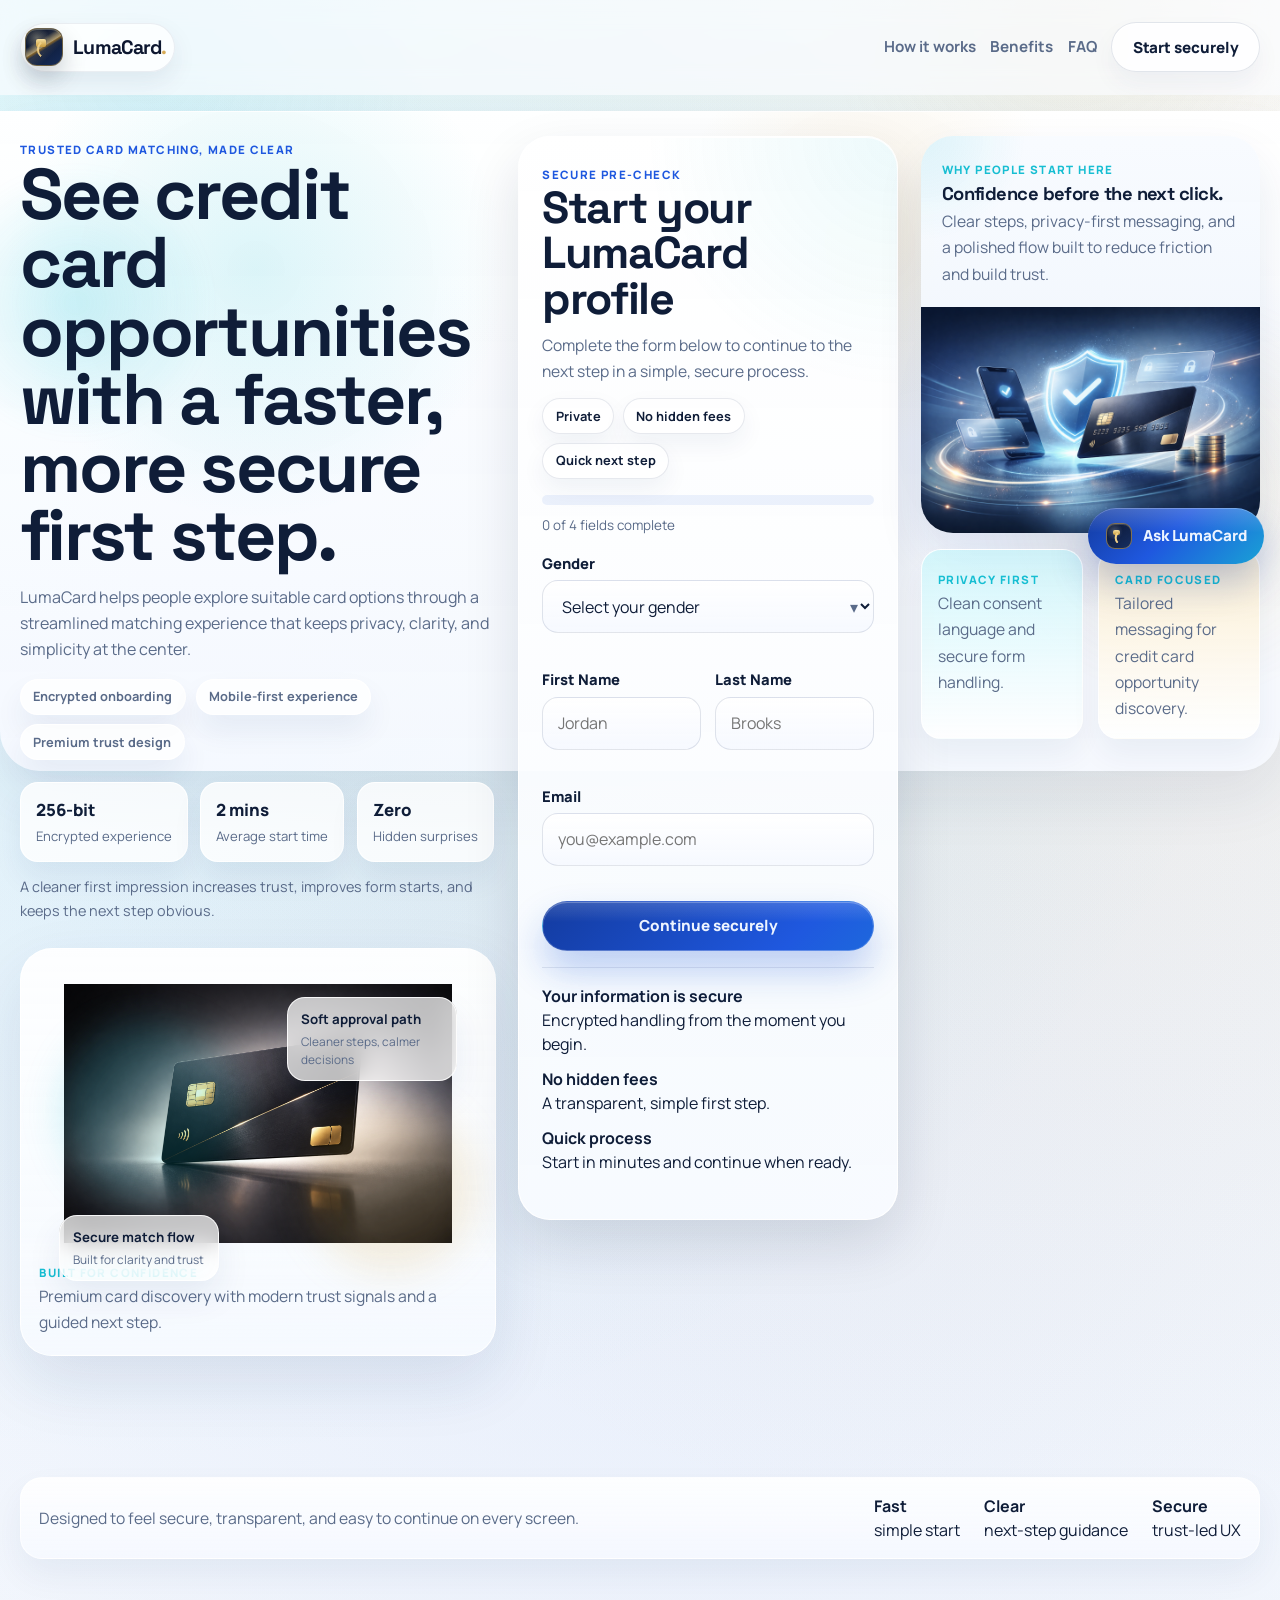
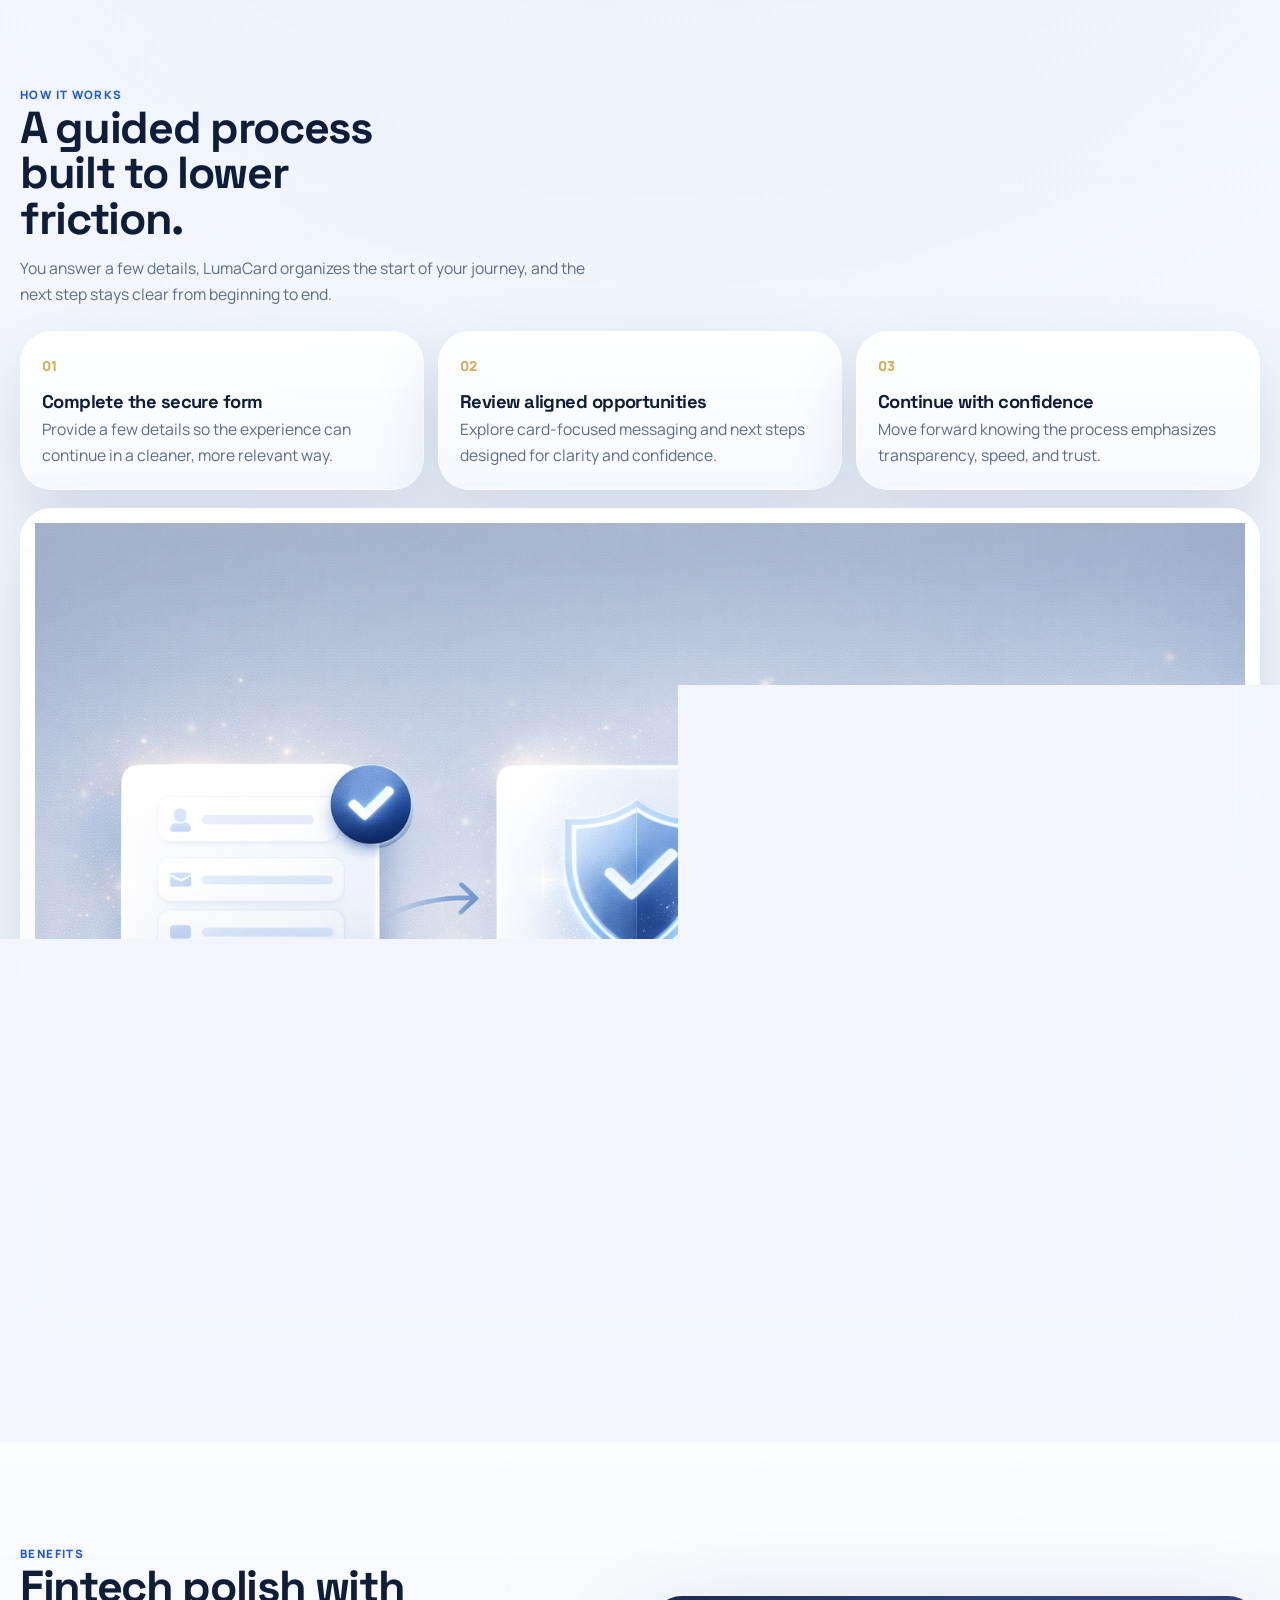
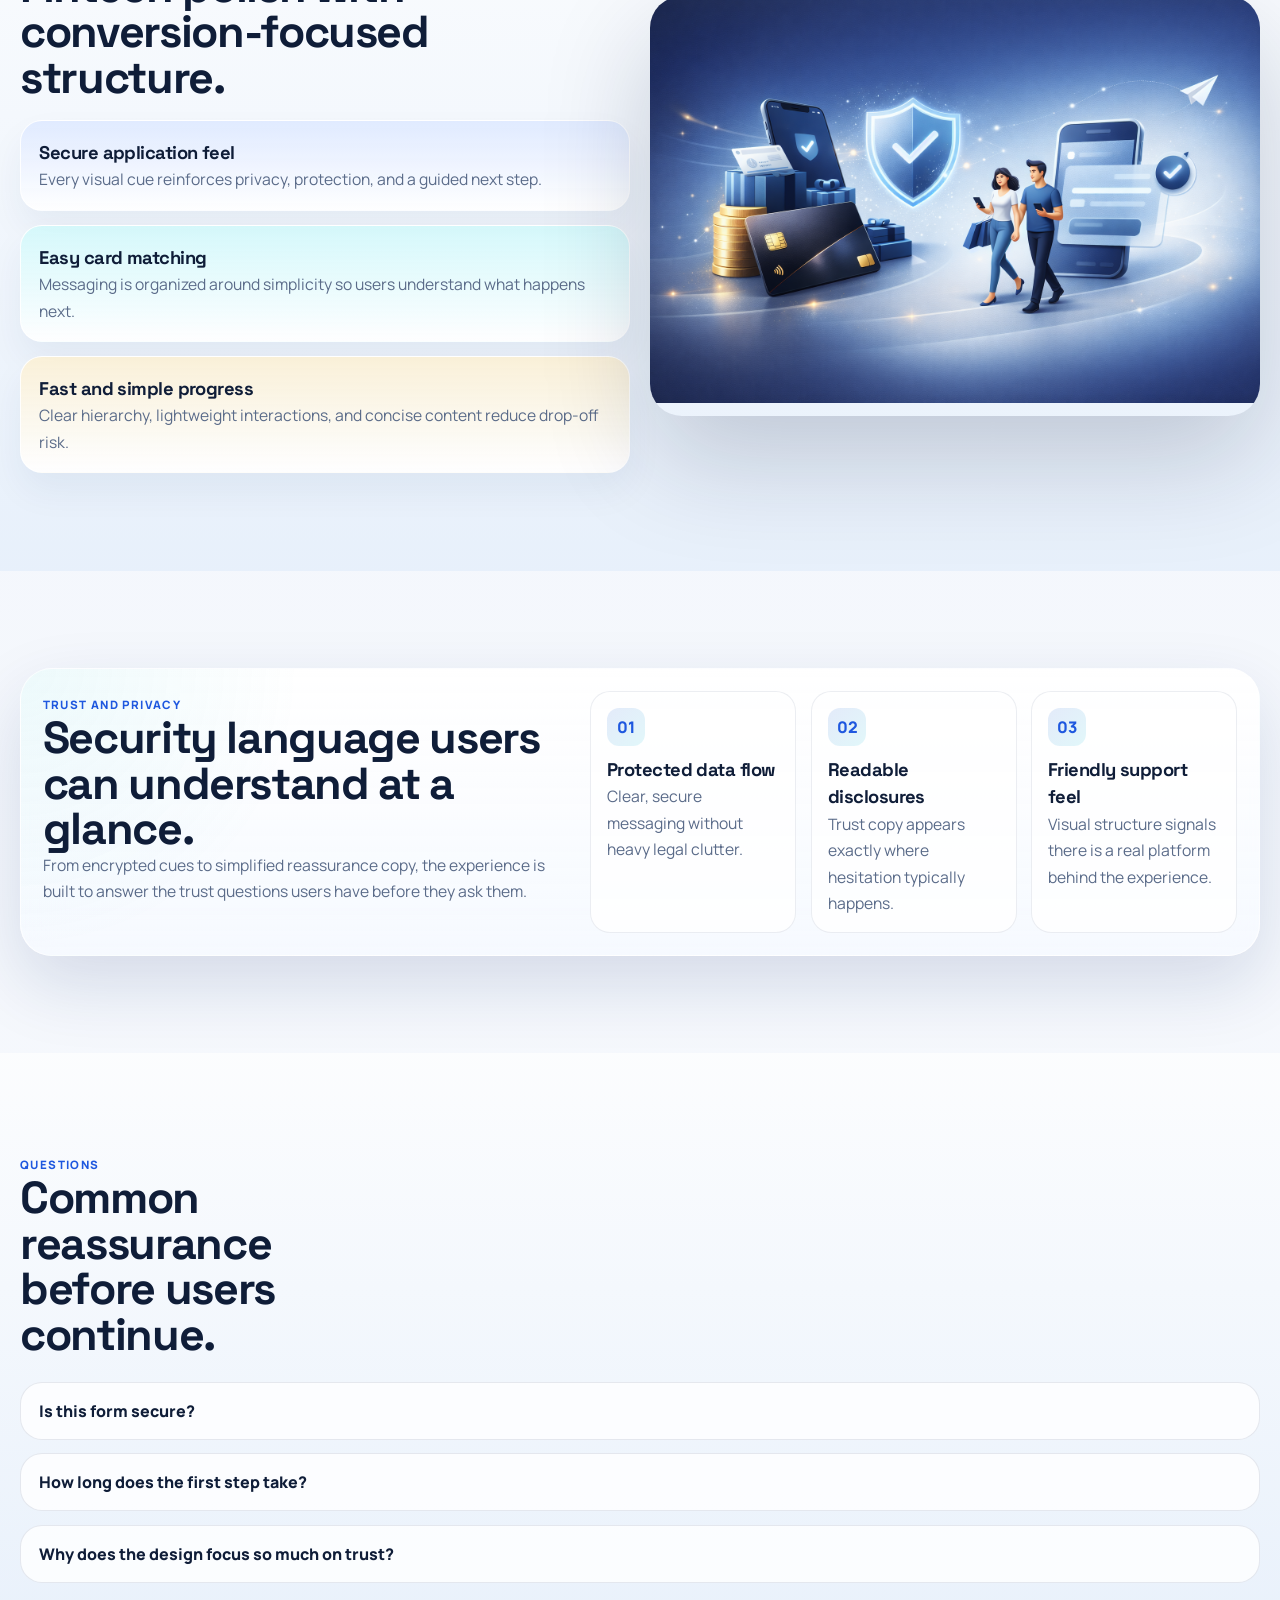
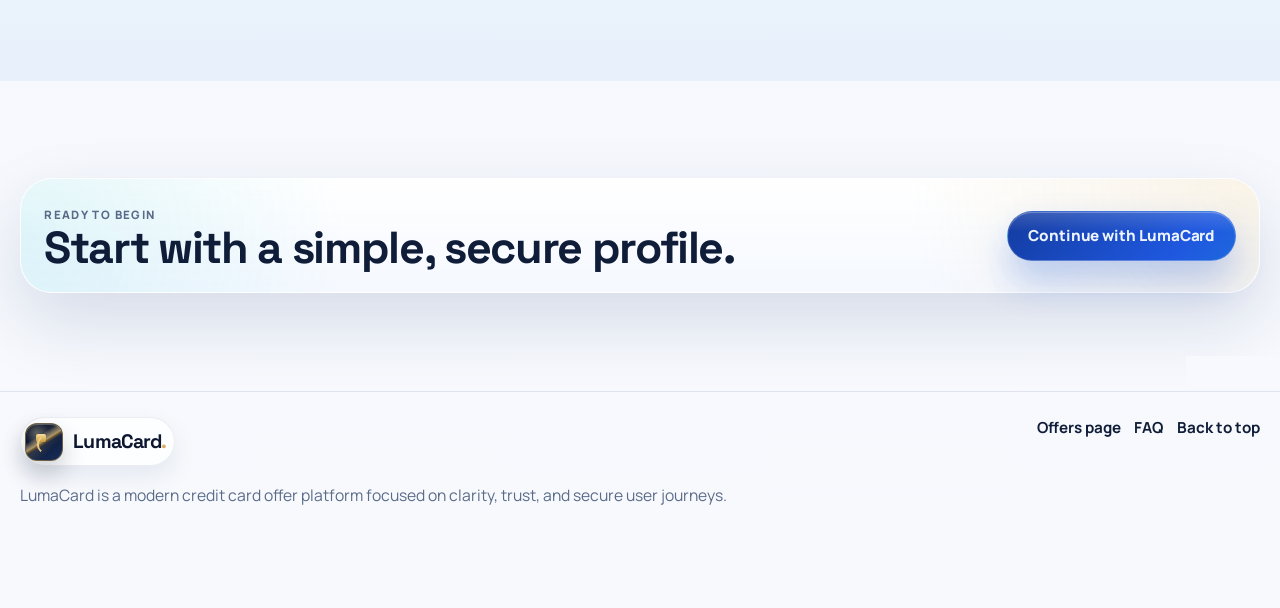
==== commit 8585289a: "Fix Vercel entry file" ====
--- a/index.html
+++ b/index.html
@@ -347,7 +347,7 @@
           <p>LumaCard is a modern credit card offer platform focused on clarity, trust, and secure user journeys.</p>
         </div>
         <div class="footer-links">
-          <a href="index-page-2.html">Offers page</a>
+          <a href="offers.html">Offers page</a>
           <a href="#faq">FAQ</a>
           <a href="#top">Back to top</a>
         </div>
